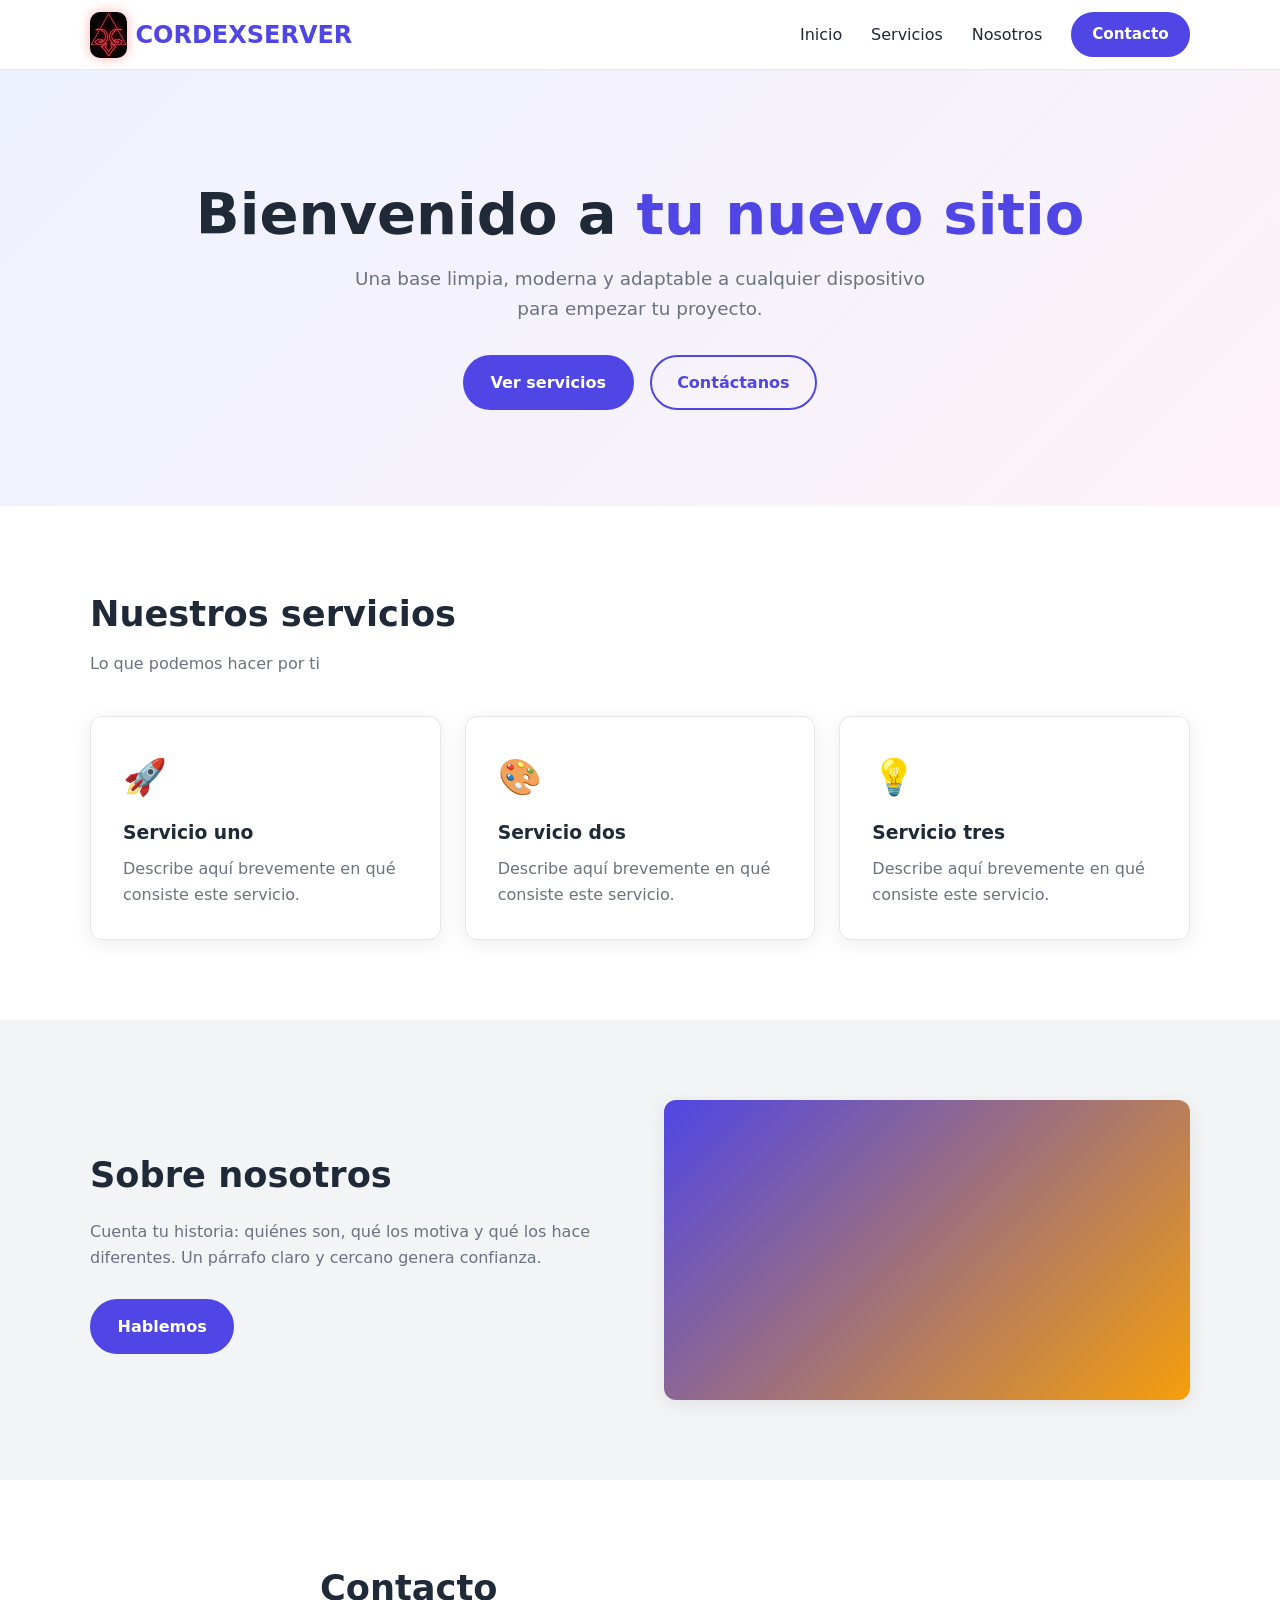
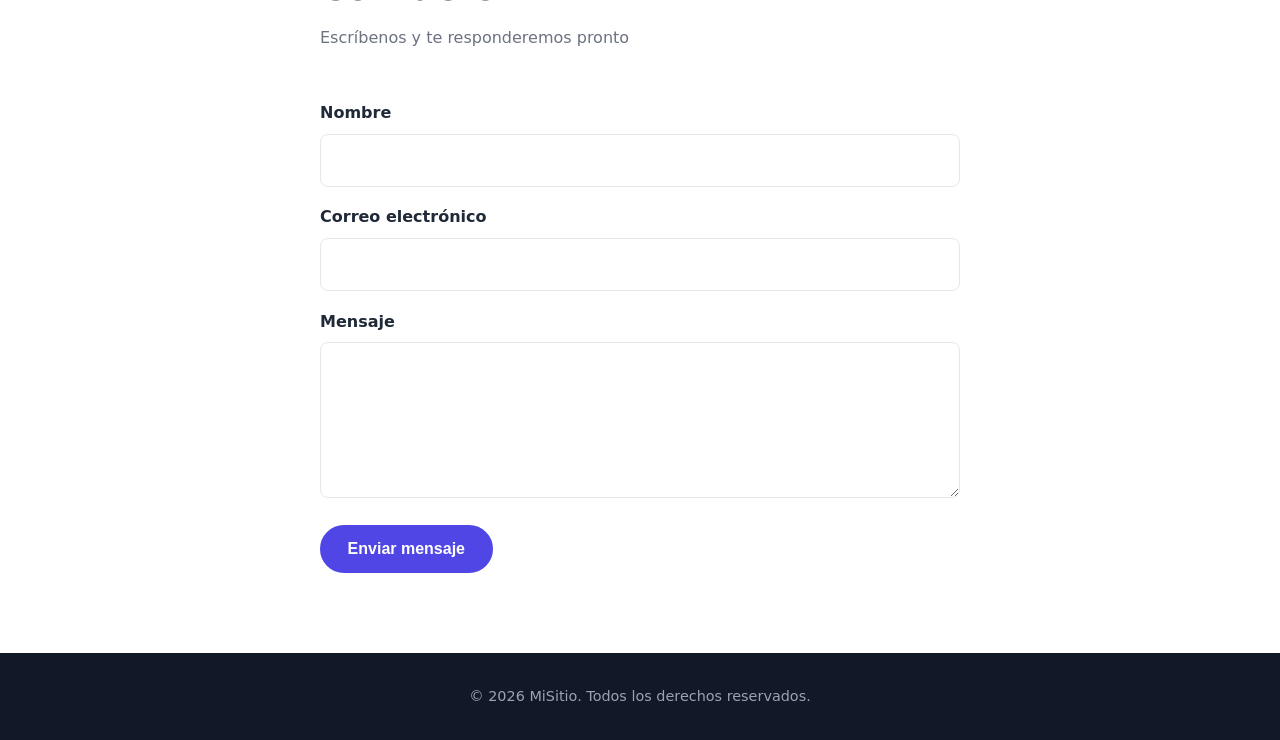
==== index.html @ a96b4e28 "Primera versión de la página" ====
<!DOCTYPE html>
<html lang="es">
<head>
  <meta charset="UTF-8">
  <meta name="viewport" content="width=device-width, initial-scale=1.0">
  <meta name="description" content="Descripción breve de tu página web">
  <title>Mi Página Web</title>
  <link rel="icon" href="img/I1.jpeg">
  <link rel="stylesheet" href="styles.css">
</head>
<body>

  <header class="header">
    <div class="container header__inner">
      <button class="logo logo--btn" id="sidebarToggle" aria-label="Abrir barra lateral" aria-expanded="false" aria-controls="sidebar">
        <img class="logo__img" src="img/I1.jpeg" alt="Logo" width="38" height="46">
        <span>CORDEXSERVER</span>
      </button>
      <button class="nav-toggle" aria-label="Abrir menú" aria-expanded="false">
        <span></span><span></span><span></span>
      </button>
      <nav class="nav" id="nav">
        <ul class="nav__list">
          <li><a href="#inicio">Inicio</a></li>
          <li><a href="#servicios">Servicios</a></li>
          <li><a href="#nosotros">Nosotros</a></li>
          <li><a href="#contacto" class="btn btn--small">Contacto</a></li>
        </ul>
      </nav>
    </div>
  </header>

  <!-- Barra lateral -->
  <div class="overlay" id="overlay"></div>
  <aside class="sidebar" id="sidebar" aria-hidden="true">
    <div class="sidebar__header">
      <span class="sidebar__brand">
        <img class="logo__img" src="img/I1.jpeg" alt="Logo" width="38" height="46">
        <span class="sidebar__title">CORDEXSERVER</span>
      </span>
      <button class="sidebar__close" id="sidebarClose" aria-label="Cerrar barra lateral">&times;</button>
    </div>
    <nav class="sidebar__nav">
      <a href="#inicio">🏠 Inicio</a>
      <a href="#servicios">🛠️ Servicios</a>
      <a href="#nosotros">👥 Nosotros</a>
      <a href="#contacto">✉️ Contacto</a>
    </nav>
    <div class="sidebar__footer">
      <p>¿Necesitas ayuda?</p>
      <a href="#contacto" class="btn btn--small">Escríbenos</a>
    </div>
  </aside>

  <main>
    <!-- Hero -->
    <section class="hero" id="inicio">
      <div class="container hero__content">
        <h1>Bienvenido a <span class="highlight">tu nuevo sitio</span></h1>
        <p>Una base limpia, moderna y adaptable a cualquier dispositivo para empezar tu proyecto.</p>
        <div class="hero__actions">
          <a href="#servicios" class="btn">Ver servicios</a>
          <a href="#contacto" class="btn btn--outline">Contáctanos</a>
        </div>
      </div>
    </section>

    <!-- Servicios -->
    <section class="section" id="servicios">
      <div class="container">
        <h2 class="section__title">Nuestros servicios</h2>
        <p class="section__subtitle">Lo que podemos hacer por ti</p>
        <div class="cards">
          <article class="card">
            <div class="card__icon">🚀</div>
            <h3>Servicio uno</h3>
            <p>Describe aquí brevemente en qué consiste este servicio.</p>
          </article>
          <article class="card">
            <div class="card__icon">🎨</div>
            <h3>Servicio dos</h3>
            <p>Describe aquí brevemente en qué consiste este servicio.</p>
          </article>
          <article class="card">
            <div class="card__icon">💡</div>
            <h3>Servicio tres</h3>
            <p>Describe aquí brevemente en qué consiste este servicio.</p>
          </article>
        </div>
      </div>
    </section>

    <!-- Nosotros -->
    <section class="section section--alt" id="nosotros">
      <div class="container about">
        <div class="about__text">
          <h2 class="section__title">Sobre nosotros</h2>
          <p>Cuenta tu historia: quiénes son, qué los motiva y qué los hace diferentes. Un párrafo claro y cercano genera confianza.</p>
          <a href="#contacto" class="btn">Hablemos</a>
        </div>
        <div class="about__image" aria-hidden="true"></div>
      </div>
    </section>

    <!-- Contacto -->
    <section class="section" id="contacto">
      <div class="container container--narrow">
        <h2 class="section__title">Contacto</h2>
        <p class="section__subtitle">Escríbenos y te responderemos pronto</p>
        <form class="form" action="#" method="post">
          <label for="nombre">Nombre</label>
          <input type="text" id="nombre" name="nombre" required>

          <label for="email">Correo electrónico</label>
          <input type="email" id="email" name="email" required>

          <label for="mensaje">Mensaje</label>
          <textarea id="mensaje" name="mensaje" rows="5" required></textarea>

          <button type="submit" class="btn">Enviar mensaje</button>
        </form>
      </div>
    </section>
  </main>

  <footer class="footer">
    <div class="container">
      <p>&copy; 2026 MiSitio. Todos los derechos reservados.</p>
    </div>
  </footer>

  <script>
    // Barra lateral
    const sidebar = document.getElementById('sidebar');
    const overlay = document.getElementById('overlay');
    const sidebarToggle = document.getElementById('sidebarToggle');
    const sidebarClose = document.getElementById('sidebarClose');

    function setSidebar(open) {
      sidebar.classList.toggle('sidebar--open', open);
      overlay.classList.toggle('overlay--show', open);
      sidebar.setAttribute('aria-hidden', !open);
      sidebarToggle.setAttribute('aria-expanded', open);
      document.body.classList.toggle('no-scroll', open);
    }

    sidebarToggle.addEventListener('click', () =>
      setSidebar(!sidebar.classList.contains('sidebar--open'))
    );
    sidebarClose.addEventListener('click', () => setSidebar(false));
    overlay.addEventListener('click', () => setSidebar(false));
    document.addEventListener('keydown', e => {
      if (e.key === 'Escape') setSidebar(false);
    });
    sidebar.querySelectorAll('a').forEach(a =>
      a.addEventListener('click', () => setSidebar(false))
    );

    // Menú móvil
    const toggle = document.querySelector('.nav-toggle');
    const nav = document.getElementById('nav');
    toggle.addEventListener('click', () => {
      const open = nav.classList.toggle('nav--open');
      toggle.setAttribute('aria-expanded', open);
    });
    nav.querySelectorAll('a').forEach(a =>
      a.addEventListener('click', () => {
        nav.classList.remove('nav--open');
        toggle.setAttribute('aria-expanded', false);
      })
    );
  </script>
</body>
</html>
---- styles.css ----
/* ===== Variables ===== */
:root {
  --color-primary: #4f46e5;
  --color-primary-dark: #3730a3;
  --color-accent: #f59e0b;
  --color-text: #1f2937;
  --color-muted: #6b7280;
  --color-bg: #ffffff;
  --color-bg-alt: #f3f4f6;
  --color-border: #e5e7eb;

  --font-main: system-ui, -apple-system, "Segoe UI", Roboto, sans-serif;
  --radius: 12px;
  --shadow: 0 4px 20px rgba(0, 0, 0, 0.08);
  --header-height: 70px;
}

/* ===== Reset ===== */
*, *::before, *::after {
  box-sizing: border-box;
  margin: 0;
  padding: 0;
}

html {
  scroll-behavior: smooth;
  scroll-padding-top: var(--header-height);
}

body {
  font-family: var(--font-main);
  color: var(--color-text);
  background: var(--color-bg);
  line-height: 1.6;
}

img { max-width: 100%; display: block; }
a { color: inherit; text-decoration: none; }
ul { list-style: none; }

/* ===== Utilidades ===== */
.container {
  width: min(1100px, 92%);
  margin-inline: auto;
}
.container--narrow { width: min(640px, 92%); }

.highlight { color: var(--color-primary); }

/* ===== Botones ===== */
.btn {
  display: inline-block;
  padding: 0.8rem 1.6rem;
  background: var(--color-primary);
  color: #fff;
  border: 2px solid var(--color-primary);
  border-radius: 999px;
  font-weight: 600;
  font-size: 1rem;
  cursor: pointer;
  transition: background 0.2s, transform 0.2s, color 0.2s;
}
.btn:hover {
  background: var(--color-primary-dark);
  border-color: var(--color-primary-dark);
  transform: translateY(-2px);
}
.btn--outline {
  background: transparent;
  color: var(--color-primary);
}
.btn--outline:hover { color: #fff; }
.btn--small { padding: 0.5rem 1.2rem; font-size: 0.95rem; }

/* ===== Header ===== */
.header {
  position: sticky;
  top: 0;
  z-index: 100;
  height: var(--header-height);
  background: rgba(255, 255, 255, 0.95);
  backdrop-filter: blur(8px);
  border-bottom: 1px solid var(--color-border);
}
.header__inner {
  display: flex;
  align-items: center;
  justify-content: space-between;
  height: 100%;
}
.logo {
  font-size: 1.5rem;
  font-weight: 800;
  color: var(--color-primary);
}
.logo--btn {
  display: inline-flex;
  align-items: center;
  gap: 0.5rem;
  background: none;
  border: none;
  cursor: pointer;
  font-family: inherit;
  transition: opacity 0.2s, transform 0.2s;
}
.logo__img {
  height: 46px;
  width: auto;
  border-radius: 10px;
  background: #000;
  box-shadow: 0 0 12px rgba(255, 30, 30, 0.35);
}
.logo--btn:hover { opacity: 0.85; transform: scale(1.03); }
.logo--btn:focus-visible {
  outline: 3px solid rgba(79, 70, 229, 0.35);
  outline-offset: 4px;
  border-radius: 8px;
}

.nav__list {
  display: flex;
  align-items: center;
  gap: 1.8rem;
}
.nav__list a:not(.btn) {
  font-weight: 500;
  transition: color 0.2s;
}
.nav__list a:not(.btn):hover { color: var(--color-primary); }

.nav-toggle {
  display: none;
  flex-direction: column;
  gap: 5px;
  background: none;
  border: none;
  cursor: pointer;
  padding: 6px;
}
.nav-toggle span {
  width: 26px;
  height: 3px;
  background: var(--color-text);
  border-radius: 2px;
}

/* ===== Hero ===== */
.hero {
  padding: 7rem 0 6rem;
  text-align: center;
  background: linear-gradient(135deg, #eef2ff 0%, #fdf2f8 100%);
}
.hero h1 {
  font-size: clamp(2rem, 5vw, 3.6rem);
  line-height: 1.15;
  margin-bottom: 1rem;
}
.hero p {
  max-width: 600px;
  margin: 0 auto 2rem;
  font-size: 1.15rem;
  color: var(--color-muted);
}
.hero__actions {
  display: flex;
  justify-content: center;
  gap: 1rem;
  flex-wrap: wrap;
}

/* ===== Secciones ===== */
.section { padding: 5rem 0; }
.section--alt { background: var(--color-bg-alt); }
.section__title {
  font-size: clamp(1.6rem, 3vw, 2.2rem);
  margin-bottom: 0.5rem;
}
.section__subtitle {
  color: var(--color-muted);
  margin-bottom: 2.5rem;
}

/* ===== Tarjetas ===== */
.cards {
  display: grid;
  grid-template-columns: repeat(auto-fit, minmax(240px, 1fr));
  gap: 1.5rem;
}
.card {
  padding: 2rem;
  background: #fff;
  border: 1px solid var(--color-border);
  border-radius: var(--radius);
  box-shadow: var(--shadow);
  transition: transform 0.25s;
}
.card:hover { transform: translateY(-6px); }
.card__icon { font-size: 2.2rem; margin-bottom: 0.8rem; }
.card h3 { margin-bottom: 0.5rem; }
.card p { color: var(--color-muted); }

/* ===== Nosotros ===== */
.about {
  display: grid;
  grid-template-columns: 1fr 1fr;
  gap: 3rem;
  align-items: center;
}
.about__text p { margin: 1rem 0 1.8rem; color: var(--color-muted); }
.about__image {
  min-height: 300px;
  border-radius: var(--radius);
  background: linear-gradient(135deg, var(--color-primary), var(--color-accent));
  box-shadow: var(--shadow);
}

/* ===== Formulario ===== */
.form {
  display: flex;
  flex-direction: column;
  gap: 0.5rem;
}
.form label { font-weight: 600; margin-top: 0.6rem; }
.form input,
.form textarea {
  padding: 0.8rem 1rem;
  border: 1px solid var(--color-border);
  border-radius: 8px;
  font: inherit;
  transition: border-color 0.2s, box-shadow 0.2s;
}
.form input:focus,
.form textarea:focus {
  outline: none;
  border-color: var(--color-primary);
  box-shadow: 0 0 0 3px rgba(79, 70, 229, 0.15);
}
.form .btn { margin-top: 1.2rem; align-self: flex-start; }

/* ===== Footer ===== */
.footer {
  padding: 2rem 0;
  text-align: center;
  background: #111827;
  color: #9ca3af;
  font-size: 0.9rem;
}

/* ===== Barra lateral ===== */
.no-scroll { overflow: hidden; }

.overlay {
  position: fixed;
  inset: 0;
  z-index: 200;
  background: rgba(17, 24, 39, 0.5);
  opacity: 0;
  visibility: hidden;
  transition: opacity 0.3s, visibility 0.3s;
}
.overlay--show { opacity: 1; visibility: visible; }

.sidebar {
  position: fixed;
  top: 0;
  left: 0;
  z-index: 300;
  display: flex;
  flex-direction: column;
  width: min(300px, 85%);
  height: 100%;
  background: #fff;
  box-shadow: 4px 0 24px rgba(0, 0, 0, 0.15);
  transform: translateX(-100%);
  visibility: hidden;
  transition: transform 0.3s ease, visibility 0.3s;
}
.sidebar--open {
  transform: translateX(0);
  visibility: visible;
}

.sidebar__header {
  display: flex;
  align-items: center;
  justify-content: space-between;
  padding: 1.2rem 1.5rem;
  border-bottom: 1px solid var(--color-border);
}
.sidebar__brand {
  display: inline-flex;
  align-items: center;
  gap: 0.7rem;
}
.sidebar__title {
  font-size: 1.4rem;
  font-weight: 800;
  color: var(--color-primary);
}
.sidebar__close {
  background: none;
  border: none;
  font-size: 2rem;
  line-height: 1;
  color: var(--color-muted);
  cursor: pointer;
  transition: color 0.2s;
}
.sidebar__close:hover { color: var(--color-text); }

.sidebar__nav {
  display: flex;
  flex-direction: column;
  padding: 1rem 0.8rem;
  gap: 0.2rem;
  flex: 1;
}
.sidebar__nav a {
  padding: 0.85rem 1rem;
  border-radius: 8px;
  font-weight: 500;
  transition: background 0.2s, color 0.2s;
}
.sidebar__nav a:hover {
  background: var(--color-bg-alt);
  color: var(--color-primary);
}

.sidebar__footer {
  padding: 1.5rem;
  border-top: 1px solid var(--color-border);
  text-align: center;
}
.sidebar__footer p {
  margin-bottom: 0.8rem;
  color: var(--color-muted);
}

/* ===== Responsive ===== */
@media (max-width: 768px) {
  .nav-toggle { display: flex; }

  .nav {
    position: absolute;
    top: var(--header-height);
    left: 0;
    right: 0;
    background: #fff;
    border-bottom: 1px solid var(--color-border);
    max-height: 0;
    overflow: hidden;
    transition: max-height 0.3s ease;
  }
  .nav--open { max-height: 400px; }
  .nav__list {
    flex-direction: column;
    align-items: flex-start;
    gap: 1.2rem;
    padding: 1.5rem 4%;
  }

  .hero { padding: 5rem 0 4rem; }
  .about { grid-template-columns: 1fr; }
  .about__image { min-height: 200px; order: -1; }
}
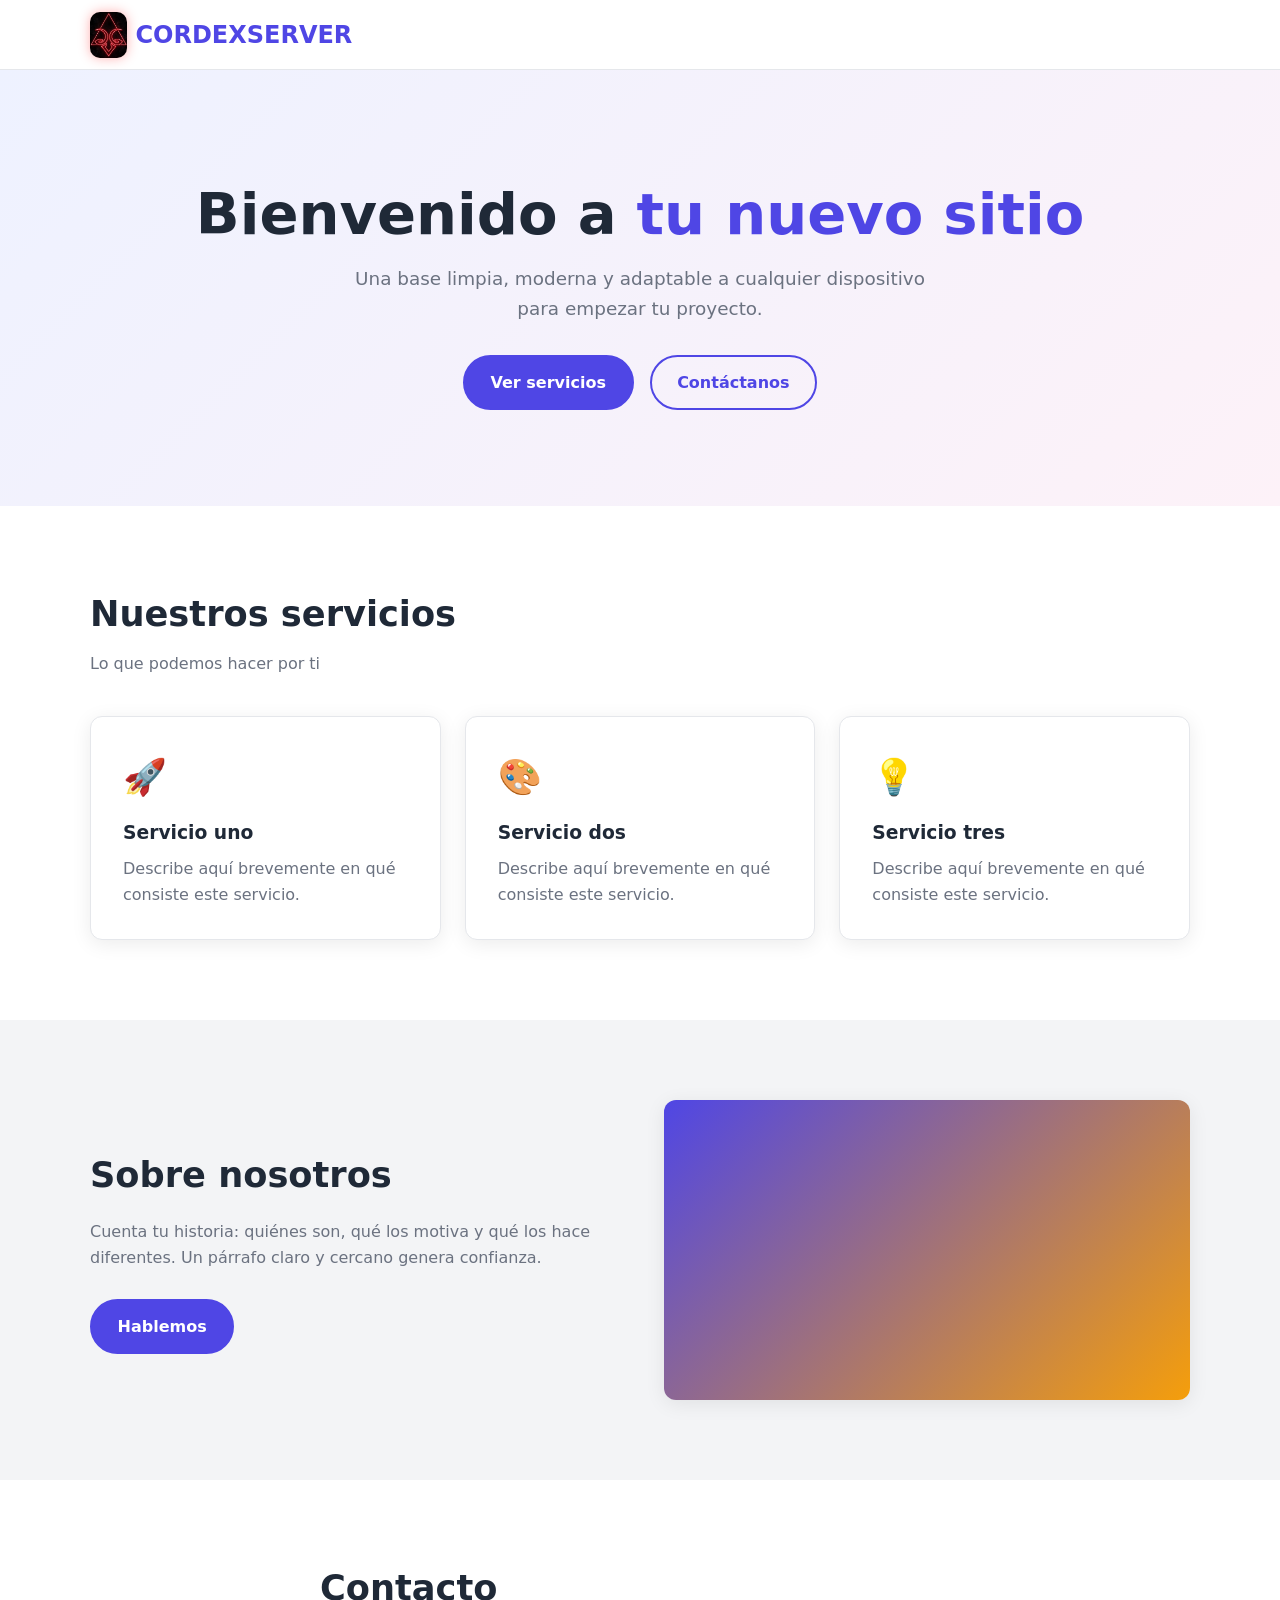
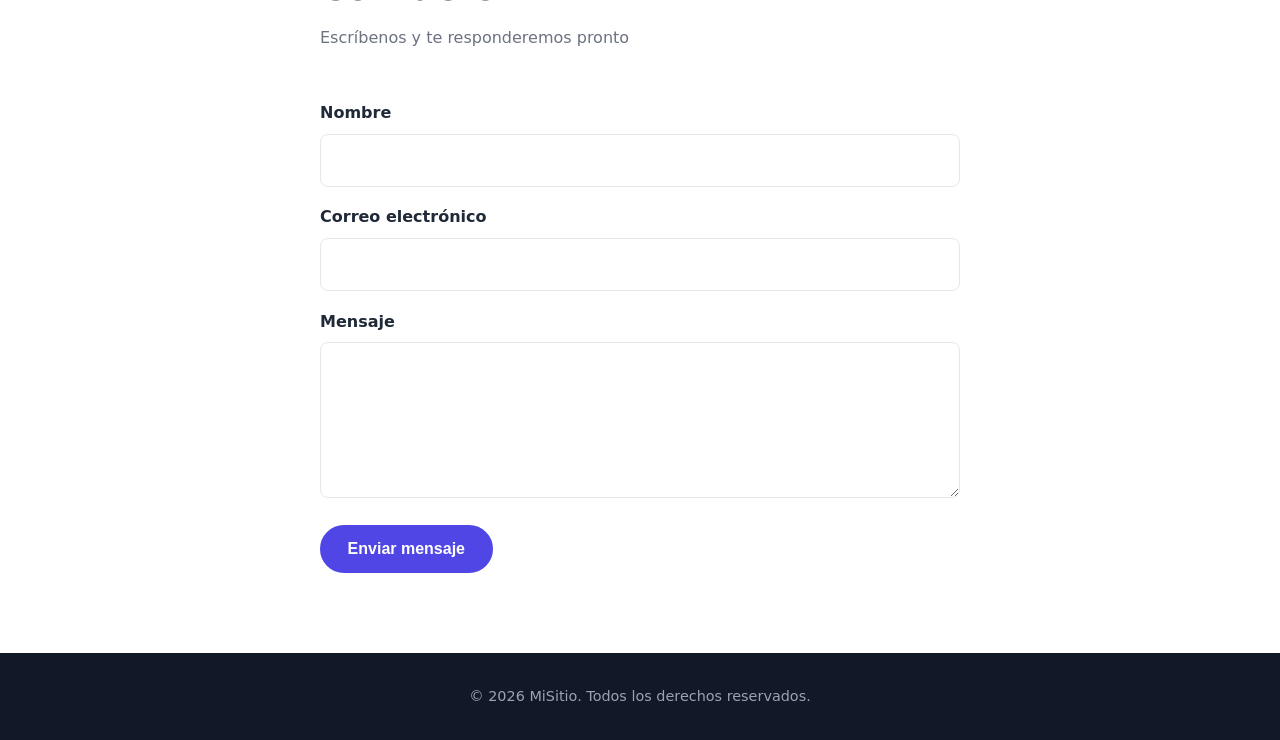
==== commit bfd31643: "Describe aquí qué cambiaste" ====
--- a/index.html
+++ b/index.html
@@ -6,7 +6,8 @@
   <meta name="description" content="Descripción breve de tu página web">
   <title>Mi Página Web</title>
   <link rel="icon" href="img/I1.jpeg">
-  <link rel="stylesheet" href="styles.css">
+  <!-- Enlace al archivo CSS en su carpeta -->
+  <link rel="stylesheet" href="css/styles.css">
 </head>
 <body>
 
@@ -19,14 +20,6 @@
       <button class="nav-toggle" aria-label="Abrir menú" aria-expanded="false">
         <span></span><span></span><span></span>
       </button>
-      <nav class="nav" id="nav">
-        <ul class="nav__list">
-          <li><a href="#inicio">Inicio</a></li>
-          <li><a href="#servicios">Servicios</a></li>
-          <li><a href="#nosotros">Nosotros</a></li>
-          <li><a href="#contacto" class="btn btn--small">Contacto</a></li>
-        </ul>
-      </nav>
     </div>
   </header>
 
@@ -41,11 +34,11 @@
       <button class="sidebar__close" id="sidebarClose" aria-label="Cerrar barra lateral">&times;</button>
     </div>
     <nav class="sidebar__nav">
-      <a href="#inicio">🏠 Inicio</a>
-      <a href="#servicios">🛠️ Servicios</a>
-      <a href="#nosotros">👥 Nosotros</a>
-      <a href="#contacto">✉️ Contacto</a>
-    </nav>
+  <a href="index.html">🏠 Inicio</a>
+  <a href="servicios.html">🛠️ Servicios</a>
+  <a href="index.html#nosotros">👥 Nosotros</a>
+  <a href="index.html#contacto">✉️ Contacto</a>
+</nav>
     <div class="sidebar__footer">
       <p>¿Necesitas ayuda?</p>
       <a href="#contacto" class="btn btn--small">Escríbenos</a>
@@ -129,46 +122,7 @@
     </div>
   </footer>
 
-  <script>
-    // Barra lateral
-    const sidebar = document.getElementById('sidebar');
-    const overlay = document.getElementById('overlay');
-    const sidebarToggle = document.getElementById('sidebarToggle');
-    const sidebarClose = document.getElementById('sidebarClose');
-
-    function setSidebar(open) {
-      sidebar.classList.toggle('sidebar--open', open);
-      overlay.classList.toggle('overlay--show', open);
-      sidebar.setAttribute('aria-hidden', !open);
-      sidebarToggle.setAttribute('aria-expanded', open);
-      document.body.classList.toggle('no-scroll', open);
-    }
-
-    sidebarToggle.addEventListener('click', () =>
-      setSidebar(!sidebar.classList.contains('sidebar--open'))
-    );
-    sidebarClose.addEventListener('click', () => setSidebar(false));
-    overlay.addEventListener('click', () => setSidebar(false));
-    document.addEventListener('keydown', e => {
-      if (e.key === 'Escape') setSidebar(false);
-    });
-    sidebar.querySelectorAll('a').forEach(a =>
-      a.addEventListener('click', () => setSidebar(false))
-    );
-
-    // Menú móvil
-    const toggle = document.querySelector('.nav-toggle');
-    const nav = document.getElementById('nav');
-    toggle.addEventListener('click', () => {
-      const open = nav.classList.toggle('nav--open');
-      toggle.setAttribute('aria-expanded', open);
-    });
-    nav.querySelectorAll('a').forEach(a =>
-      a.addEventListener('click', () => {
-        nav.classList.remove('nav--open');
-        toggle.setAttribute('aria-expanded', false);
-      })
-    );
-  </script>
+  <!-- Enlace al archivo JS externo -->
+  <script src="js/script.js"></script>
 </body>
 </html>
--- a/css/styles.css
+++ b/css/styles.css
@@ -0,0 +1,365 @@
+/* ===== Variables ===== */
+:root {
+  --color-primary: #4f46e5;
+  --color-primary-dark: #3730a3;
+  --color-accent: #f59e0b;
+  --color-text: #1f2937;
+  --color-muted: #6b7280;
+  --color-bg: #ffffff;
+  --color-bg-alt: #f3f4f6;
+  --color-border: #e5e7eb;
+
+  --font-main: system-ui, -apple-system, "Segoe UI", Roboto, sans-serif;
+  --radius: 12px;
+  --shadow: 0 4px 20px rgba(0, 0, 0, 0.08);
+  --header-height: 70px;
+}
+
+/* ===== Reset ===== */
+*, *::before, *::after {
+  box-sizing: border-box;
+  margin: 0;
+  padding: 0;
+}
+
+html {
+  scroll-behavior: smooth;
+  scroll-padding-top: var(--header-height);
+}
+
+body {
+  font-family: var(--font-main);
+  color: var(--color-text);
+  background: var(--color-bg);
+  line-height: 1.6;
+}
+
+img { max-width: 100%; display: block; }
+a { color: inherit; text-decoration: none; }
+ul { list-style: none; }
+
+/* ===== Utilidades ===== */
+.container {
+  width: min(1100px, 92%);
+  margin-inline: auto;
+}
+.container--narrow { width: min(640px, 92%); }
+
+.highlight { color: var(--color-primary); }
+
+/* ===== Botones ===== */
+.btn {
+  display: inline-block;
+  padding: 0.8rem 1.6rem;
+  background: var(--color-primary);
+  color: #fff;
+  border: 2px solid var(--color-primary);
+  border-radius: 999px;
+  font-weight: 600;
+  font-size: 1rem;
+  cursor: pointer;
+  transition: background 0.2s, transform 0.2s, color 0.2s;
+}
+.btn:hover {
+  background: var(--color-primary-dark);
+  border-color: var(--color-primary-dark);
+  transform: translateY(-2px);
+}
+.btn--outline {
+  background: transparent;
+  color: var(--color-primary);
+}
+.btn--outline:hover { color: #fff; }
+.btn--small { padding: 0.5rem 1.2rem; font-size: 0.95rem; }
+
+/* ===== Header ===== */
+.header {
+  position: sticky;
+  top: 0;
+  z-index: 100;
+  height: var(--header-height);
+  background: rgba(255, 255, 255, 0.95);
+  backdrop-filter: blur(8px);
+  border-bottom: 1px solid var(--color-border);
+}
+.header__inner {
+  display: flex;
+  align-items: center;
+  justify-content: space-between;
+  height: 100%;
+}
+.logo {
+  font-size: 1.5rem;
+  font-weight: 800;
+  color: var(--color-primary);
+}
+.logo--btn {
+  display: inline-flex;
+  align-items: center;
+  gap: 0.5rem;
+  background: none;
+  border: none;
+  cursor: pointer;
+  font-family: inherit;
+  transition: opacity 0.2s, transform 0.2s;
+}
+.logo__img {
+  height: 46px;
+  width: auto;
+  border-radius: 10px;
+  background: #000;
+  box-shadow: 0 0 12px rgba(255, 30, 30, 0.35);
+}
+.logo--btn:hover { opacity: 0.85; transform: scale(1.03); }
+.logo--btn:focus-visible {
+  outline: 3px solid rgba(79, 70, 229, 0.35);
+  outline-offset: 4px;
+  border-radius: 8px;
+}
+
+.nav__list {
+  display: flex;
+  align-items: center;
+  gap: 1.8rem;
+}
+.nav__list a:not(.btn) {
+  font-weight: 500;
+  transition: color 0.2s;
+}
+.nav__list a:not(.btn):hover { color: var(--color-primary); }
+
+.nav-toggle {
+  display: none;
+  flex-direction: column;
+  gap: 5px;
+  background: none;
+  border: none;
+  cursor: pointer;
+  padding: 6px;
+}
+.nav-toggle span {
+  width: 26px;
+  height: 3px;
+  background: var(--color-text);
+  border-radius: 2px;
+}
+
+/* ===== Hero ===== */
+.hero {
+  padding: 7rem 0 6rem;
+  text-align: center;
+  background: linear-gradient(135deg, #eef2ff 0%, #fdf2f8 100%);
+}
+.hero h1 {
+  font-size: clamp(2rem, 5vw, 3.6rem);
+  line-height: 1.15;
+  margin-bottom: 1rem;
+}
+.hero p {
+  max-width: 600px;
+  margin: 0 auto 2rem;
+  font-size: 1.15rem;
+  color: var(--color-muted);
+}
+.hero__actions {
+  display: flex;
+  justify-content: center;
+  gap: 1rem;
+  flex-wrap: wrap;
+}
+
+/* ===== Secciones ===== */
+.section { padding: 5rem 0; }
+.section--alt { background: var(--color-bg-alt); }
+.section__title {
+  font-size: clamp(1.6rem, 3vw, 2.2rem);
+  margin-bottom: 0.5rem;
+}
+.section__subtitle {
+  color: var(--color-muted);
+  margin-bottom: 2.5rem;
+}
+
+/* ===== Tarjetas ===== */
+.cards {
+  display: grid;
+  grid-template-columns: repeat(auto-fit, minmax(240px, 1fr));
+  gap: 1.5rem;
+}
+.card {
+  padding: 2rem;
+  background: #fff;
+  border: 1px solid var(--color-border);
+  border-radius: var(--radius);
+  box-shadow: var(--shadow);
+  transition: transform 0.25s;
+}
+.card:hover { transform: translateY(-6px); }
+.card__icon { font-size: 2.2rem; margin-bottom: 0.8rem; }
+.card h3 { margin-bottom: 0.5rem; }
+.card p { color: var(--color-muted); }
+
+/* ===== Nosotros ===== */
+.about {
+  display: grid;
+  grid-template-columns: 1fr 1fr;
+  gap: 3rem;
+  align-items: center;
+}
+.about__text p { margin: 1rem 0 1.8rem; color: var(--color-muted); }
+.about__image {
+  min-height: 300px;
+  border-radius: var(--radius);
+  background: linear-gradient(135deg, var(--color-primary), var(--color-accent));
+  box-shadow: var(--shadow);
+}
+
+/* ===== Formulario ===== */
+.form {
+  display: flex;
+  flex-direction: column;
+  gap: 0.5rem;
+}
+.form label { font-weight: 600; margin-top: 0.6rem; }
+.form input,
+.form textarea {
+  padding: 0.8rem 1rem;
+  border: 1px solid var(--color-border);
+  border-radius: 8px;
+  font: inherit;
+  transition: border-color 0.2s, box-shadow 0.2s;
+}
+.form input:focus,
+.form textarea:focus {
+  outline: none;
+  border-color: var(--color-primary);
+  box-shadow: 0 0 0 3px rgba(79, 70, 229, 0.15);
+}
+.form .btn { margin-top: 1.2rem; align-self: flex-start; }
+
+/* ===== Footer ===== */
+.footer {
+  padding: 2rem 0;
+  text-align: center;
+  background: #111827;
+  color: #9ca3af;
+  font-size: 0.9rem;
+}
+
+/* ===== Barra lateral ===== */
+.no-scroll { overflow: hidden; }
+
+.overlay {
+  position: fixed;
+  inset: 0;
+  z-index: 200;
+  background: rgba(17, 24, 39, 0.5);
+  opacity: 0;
+  visibility: hidden;
+  transition: opacity 0.3s, visibility 0.3s;
+}
+.overlay--show { opacity: 1; visibility: visible; }
+
+.sidebar {
+  position: fixed;
+  top: 0;
+  left: 0;
+  z-index: 300;
+  display: flex;
+  flex-direction: column;
+  width: min(300px, 85%);
+  height: 100%;
+  background: #fff;
+  box-shadow: 4px 0 24px rgba(0, 0, 0, 0.15);
+  transform: translateX(-100%);
+  visibility: hidden;
+  transition: transform 0.3s ease, visibility 0.3s;
+}
+.sidebar--open {
+  transform: translateX(0);
+  visibility: visible;
+}
+
+.sidebar__header {
+  display: flex;
+  align-items: center;
+  justify-content: space-between;
+  padding: 1.2rem 1.5rem;
+  border-bottom: 1px solid var(--color-border);
+}
+.sidebar__brand {
+  display: inline-flex;
+  align-items: center;
+  gap: 0.7rem;
+}
+.sidebar__title {
+  font-size: 1.4rem;
+  font-weight: 800;
+  color: var(--color-primary);
+}
+.sidebar__close {
+  background: none;
+  border: none;
+  font-size: 2rem;
+  line-height: 1;
+  color: var(--color-muted);
+  cursor: pointer;
+  transition: color 0.2s;
+}
+.sidebar__close:hover { color: var(--color-text); }
+
+.sidebar__nav {
+  display: flex;
+  flex-direction: column;
+  padding: 1rem 0.8rem;
+  gap: 0.2rem;
+  flex: 1;
+}
+.sidebar__nav a {
+  padding: 0.85rem 1rem;
+  border-radius: 8px;
+  font-weight: 500;
+  transition: background 0.2s, color 0.2s;
+}
+.sidebar__nav a:hover {
+  background: var(--color-bg-alt);
+  color: var(--color-primary);
+}
+
+.sidebar__footer {
+  padding: 1.5rem;
+  border-top: 1px solid var(--color-border);
+  text-align: center;
+}
+.sidebar__footer p {
+  margin-bottom: 0.8rem;
+  color: var(--color-muted);
+}
+
+/* ===== Responsive ===== */
+@media (max-width: 768px) {
+  .nav-toggle { display: flex; }
+
+  .nav {
+    position: absolute;
+    top: var(--header-height);
+    left: 0;
+    right: 0;
+    background: #fff;
+    border-bottom: 1px solid var(--color-border);
+    max-height: 0;
+    overflow: hidden;
+    transition: max-height 0.3s ease;
+  }
+  .nav--open { max-height: 400px; }
+  .nav__list {
+    flex-direction: column;
+    align-items: flex-start;
+    gap: 1.2rem;
+    padding: 1.5rem 4%;
+  }
+
+  .hero { padding: 5rem 0 4rem; }
+  .about { grid-template-columns: 1fr; }
+  .about__image { min-height: 200px; order: -1; }
+}
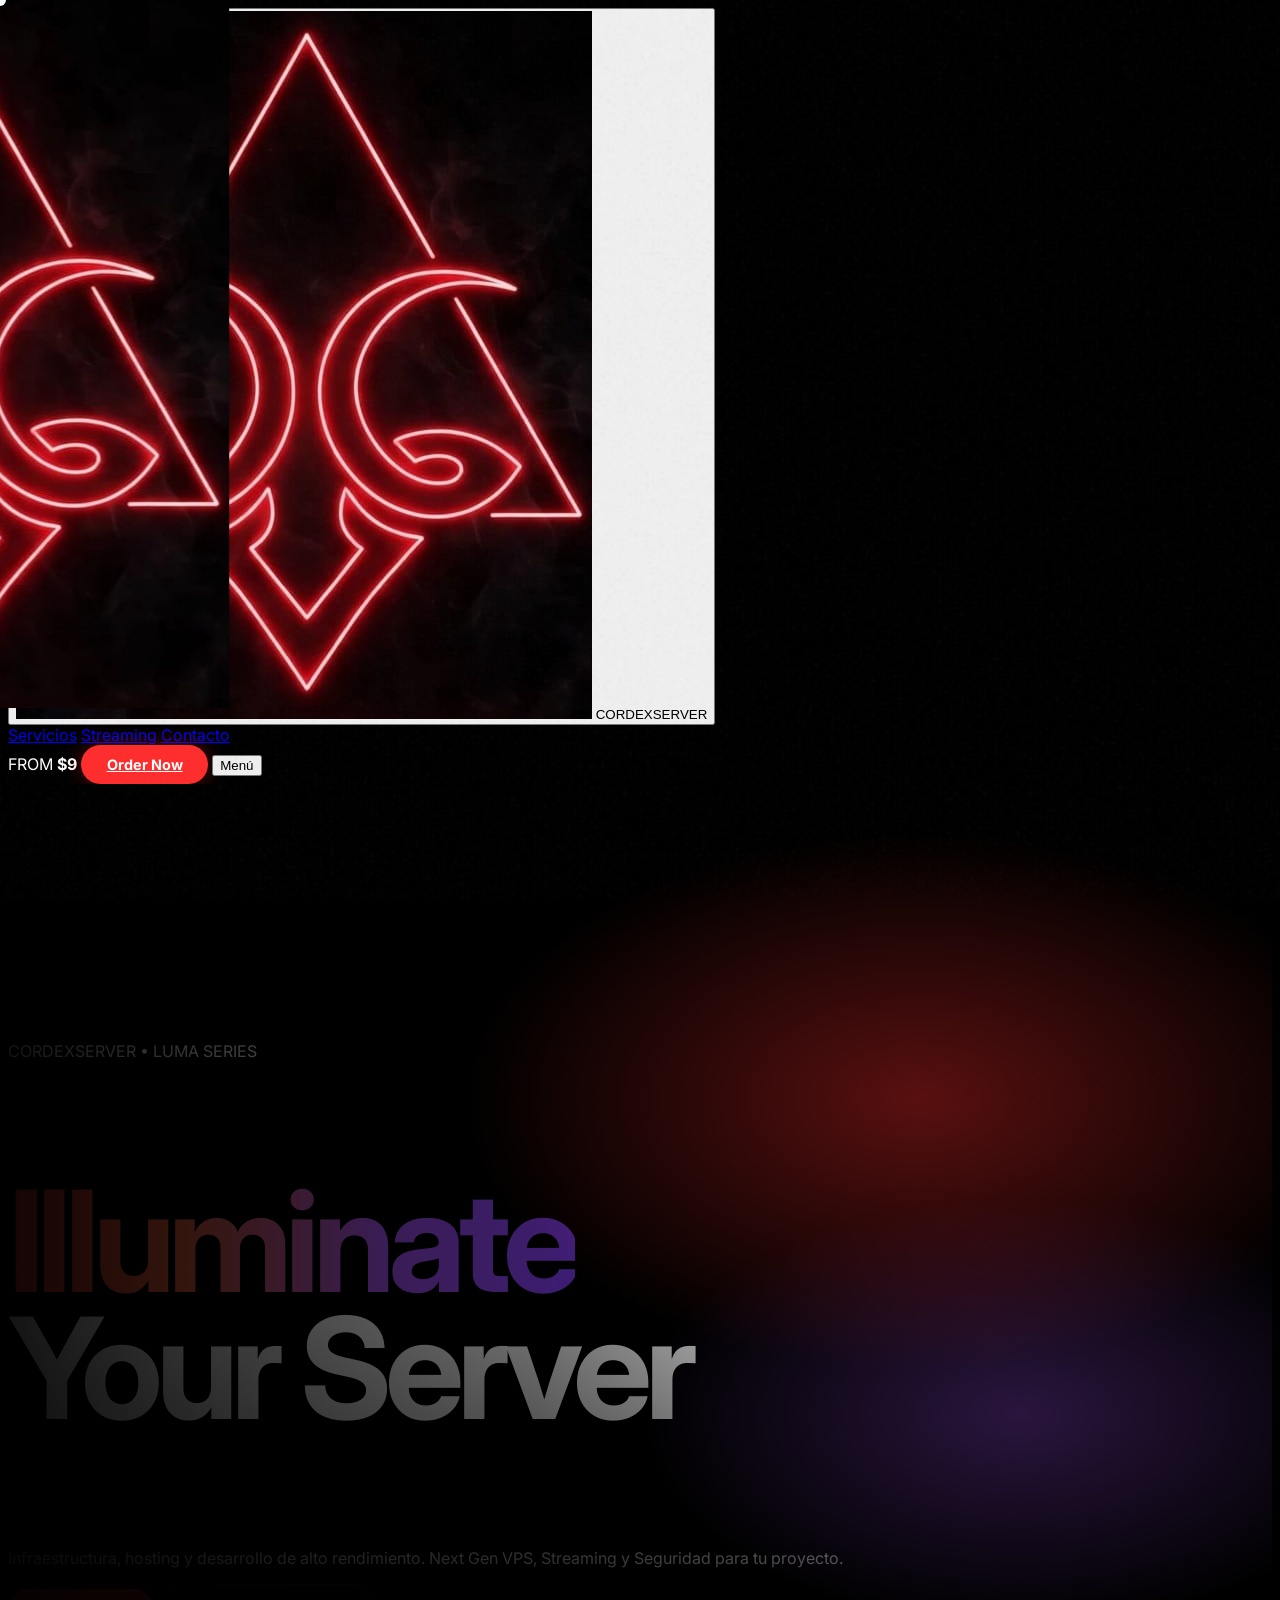
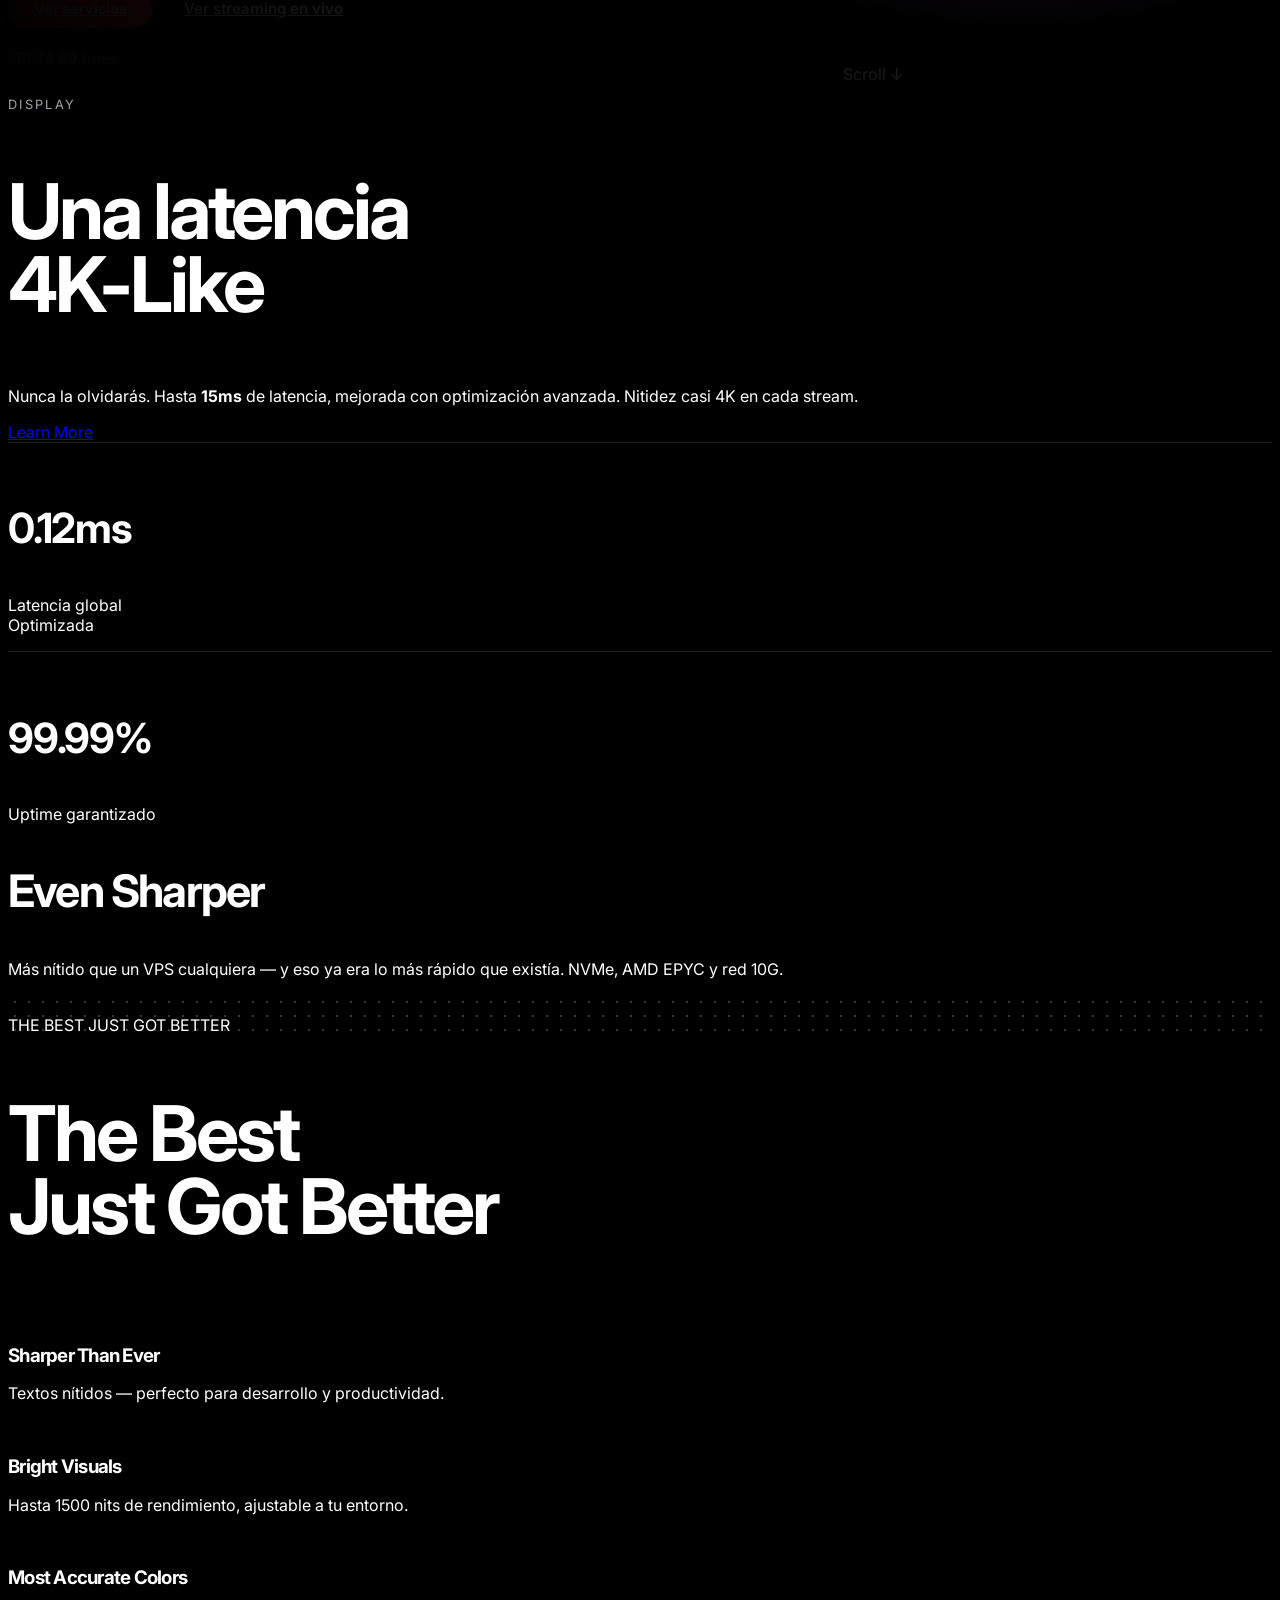
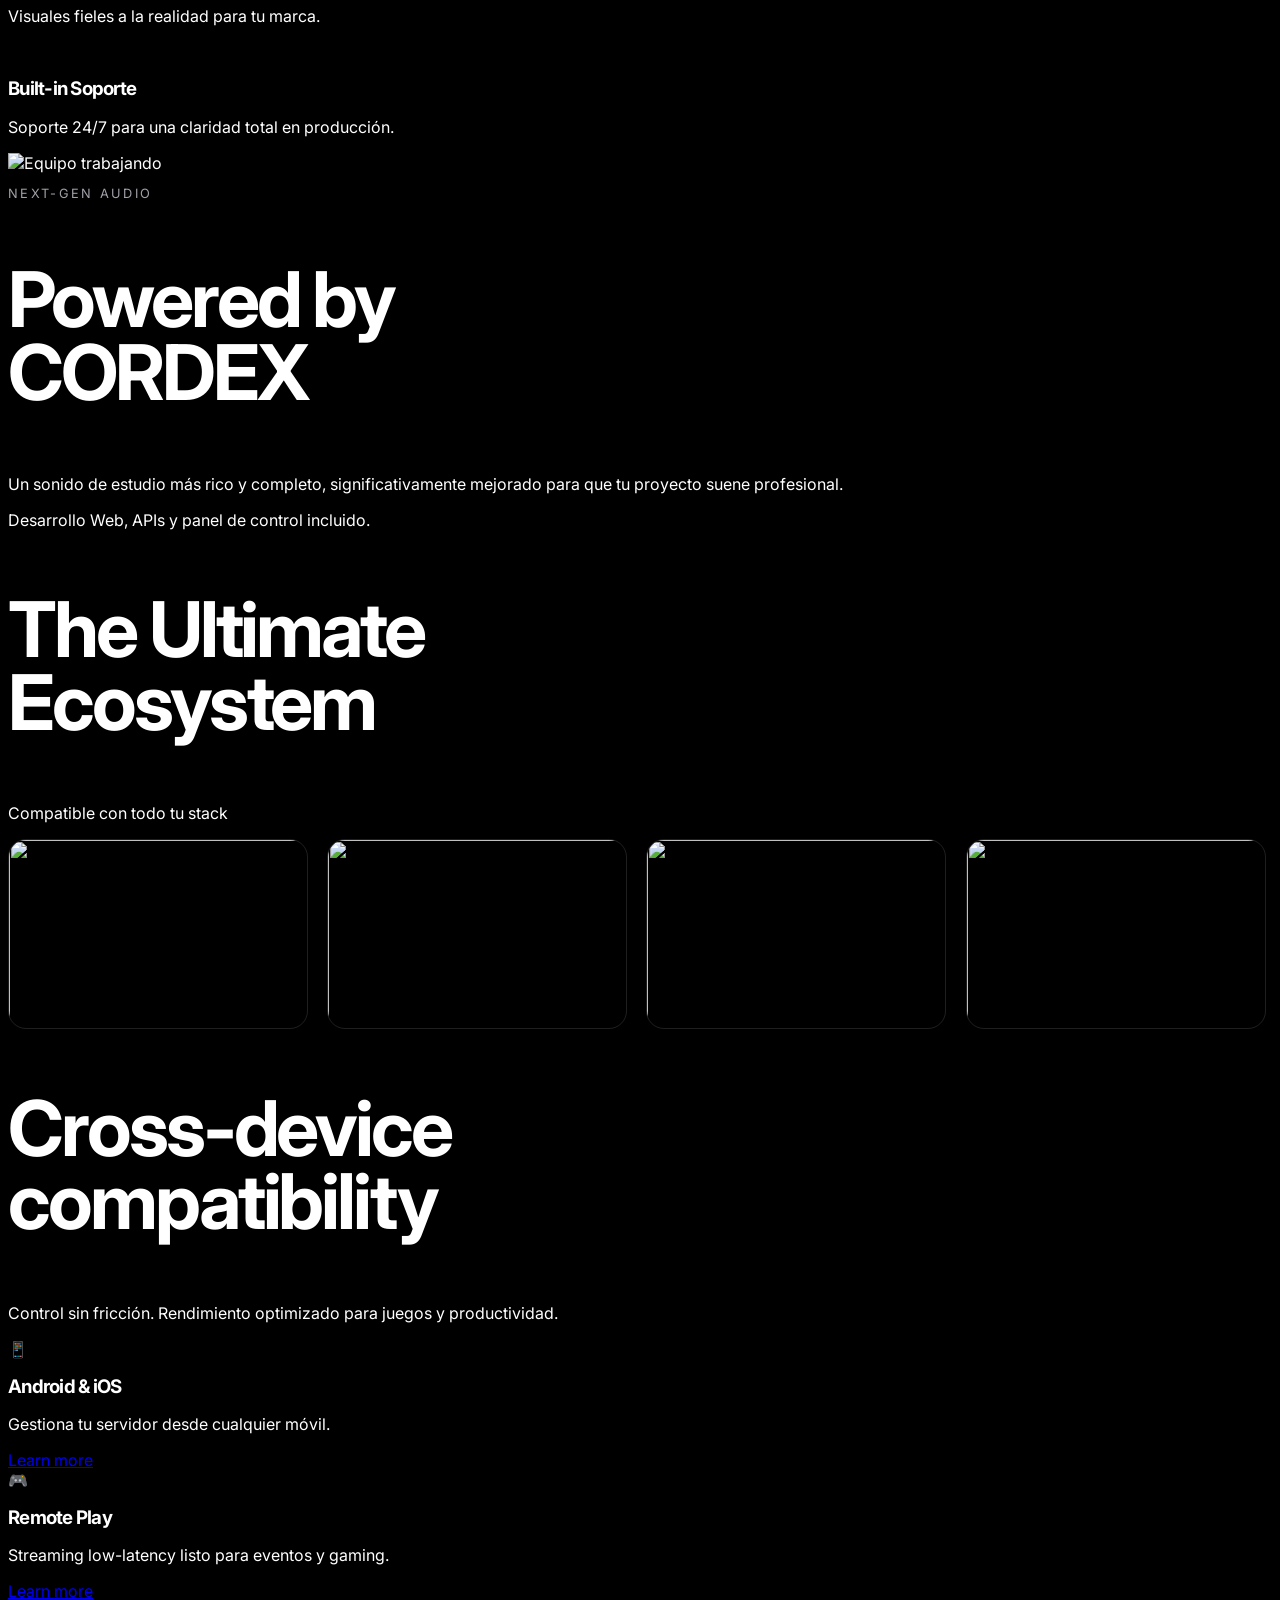
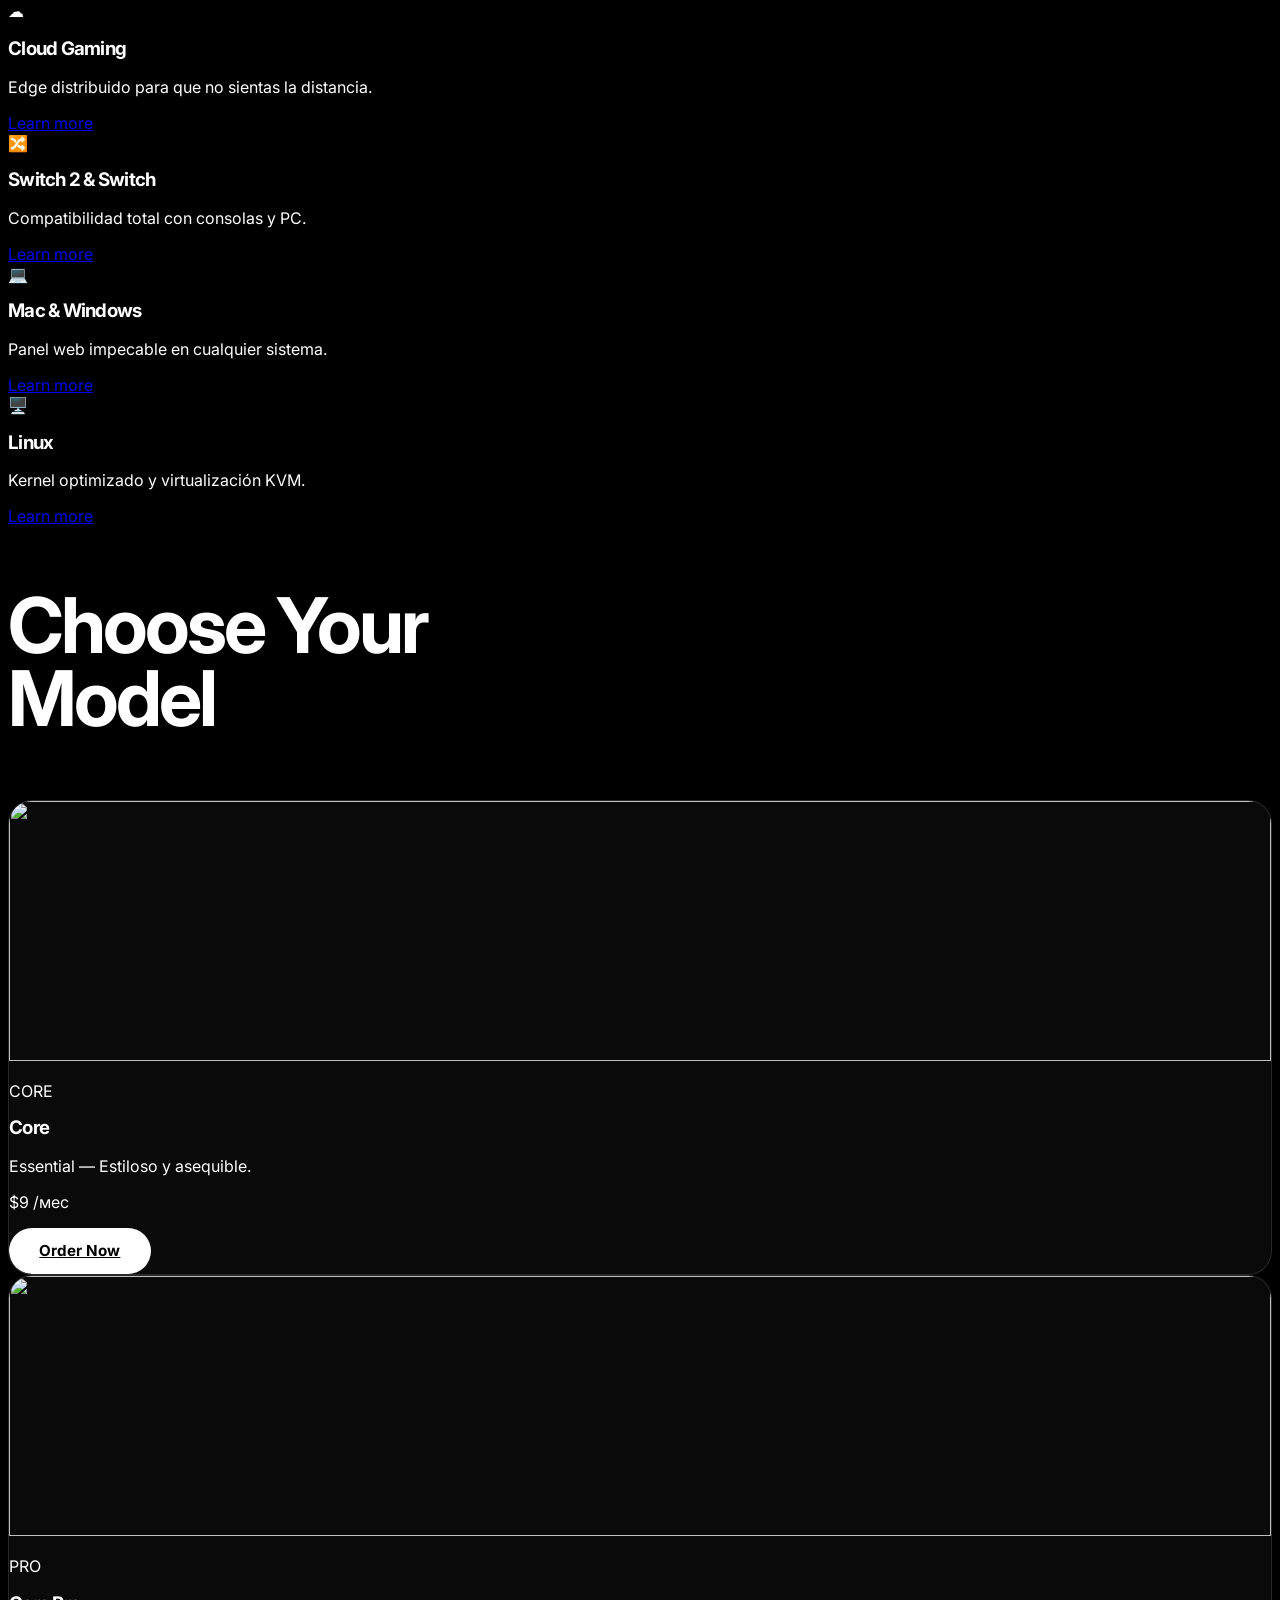
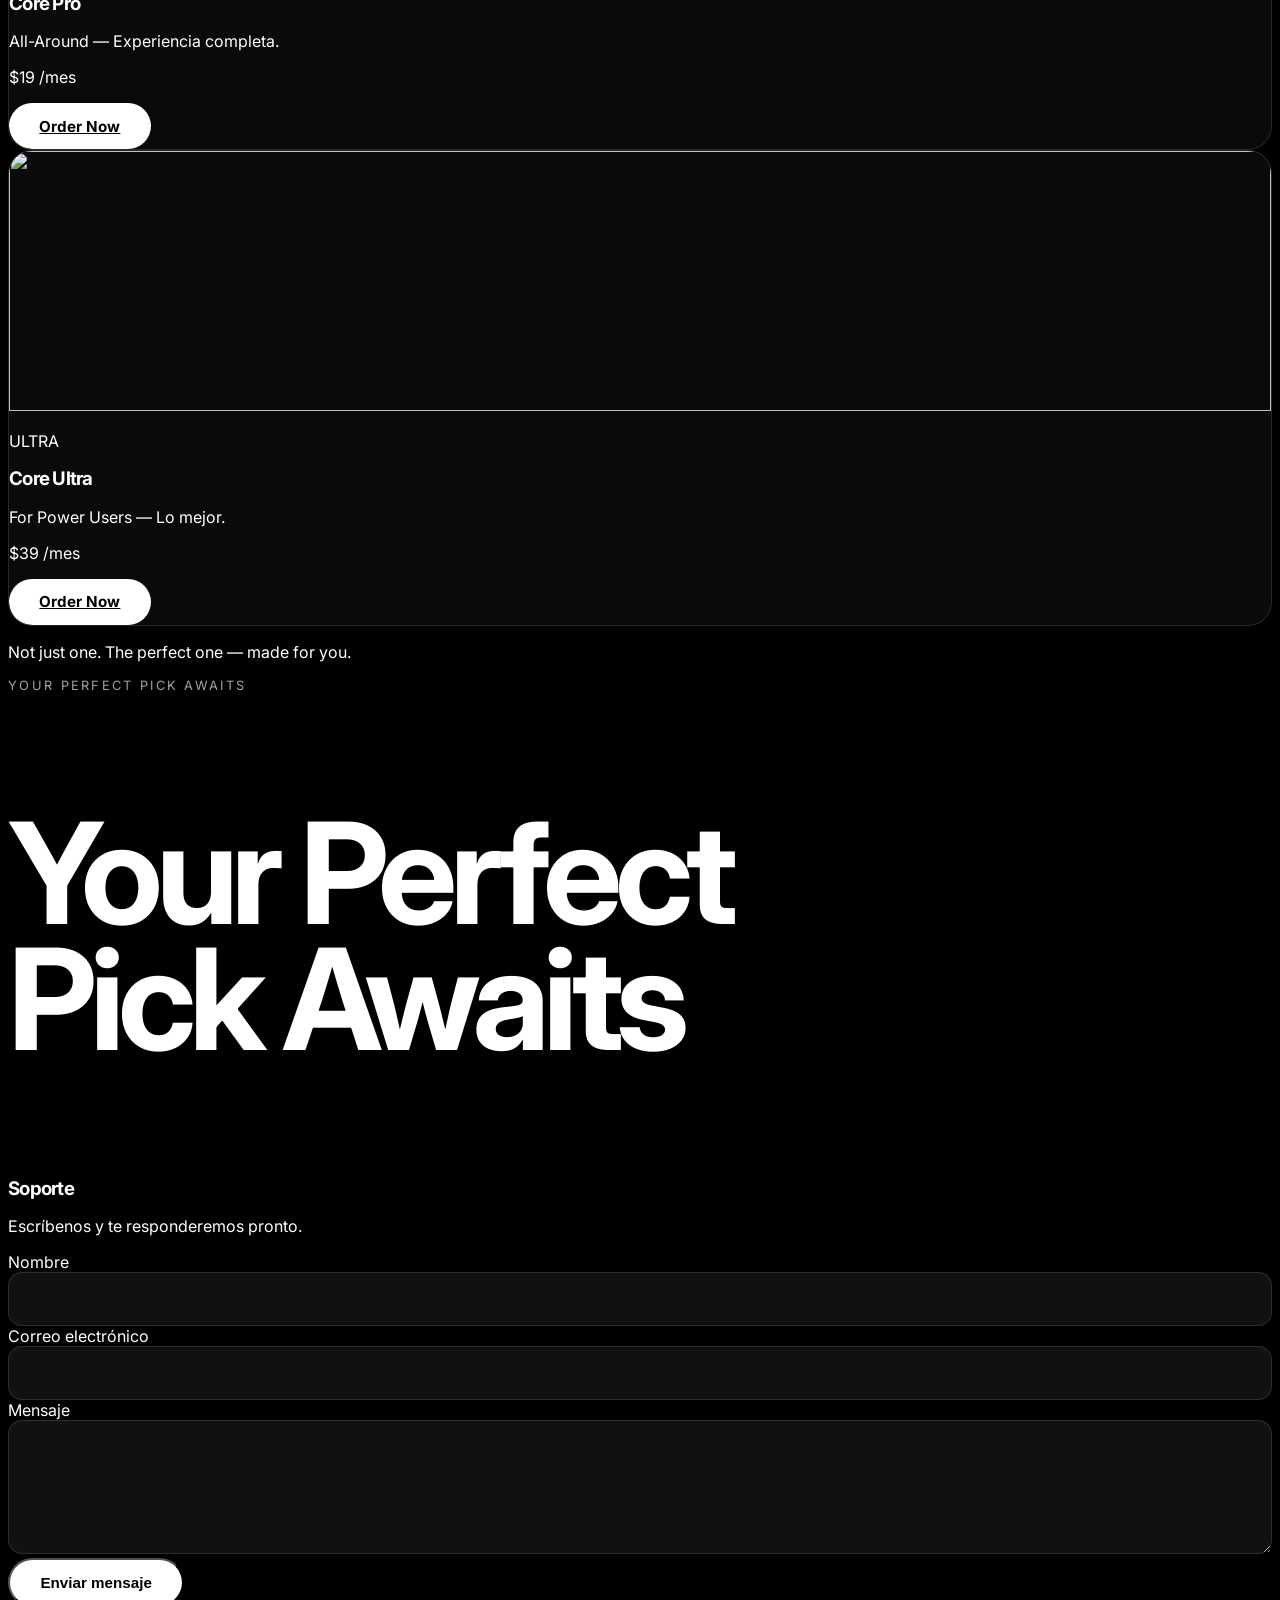
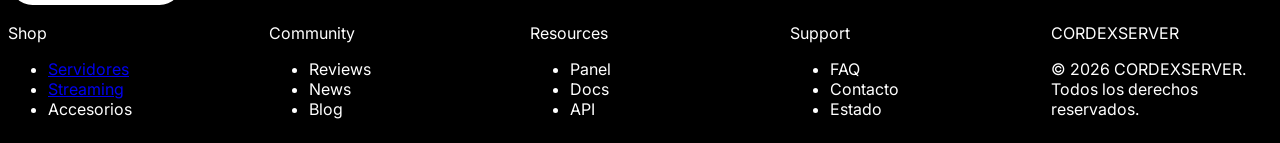
==== commit 6401391c: "movimientos y mas" ====
--- a/index.html
+++ b/index.html
@@ -1,128 +1,305 @@
 <!DOCTYPE html>
 <html lang="es">
 <head>
-  <meta charset="UTF-8">
-  <meta name="viewport" content="width=device-width, initial-scale=1.0">
-  <meta name="description" content="Descripción breve de tu página web">
-  <title>Mi Página Web</title>
-  <link rel="icon" href="img/I1.jpeg">
-  <!-- Enlace al archivo CSS en su carpeta -->
-  <link rel="stylesheet" href="css/styles.css">
+<meta charset="UTF-8">
+<meta name="viewport" content="width=device-width, initial-scale=1.0">
+<meta name="description" content="CORDEXSERVER - Illuminate Your Server. VPS, Streaming y Desarrollo de alto rendimiento.">
+<title>CORDEXSERVER | Illuminate Your Server</title>
+<link rel="icon" href="img/I1.jpeg">
+<script src="https://cdn.tailwindcss.com"></script>
+<link rel="preconnect" href="https://fonts.googleapis.com"><link rel="preconnect" href="https://fonts.gstatic.com" crossorigin>
+<link href="https://fonts.googleapis.com/css2?family=Inter:wght@300;400;500;600;700;800&display=swap" rel="stylesheet">
+<script src="https://cdnjs.cloudflare.com/ajax/libs/gsap/3.12.2/gsap.min.js"></script>
+<script src="https://cdnjs.cloudflare.com/ajax/libs/gsap/3.12.2/ScrollTrigger.min.js"></script>
+<style>
+:root{--bg:#000;--muted:#a1a1aa;--line:rgba(255,255,255,.12)}
+*{box-sizing:border-box}
+html{scroll-behavior:smooth;background:var(--bg)}
+body{background:var(--bg);color:#fff;font-family:Inter,system-ui,sans-serif;overflow-x:hidden;-webkit-font-smoothing:antialiased}
+h1,h2,h3{font-family:Inter,sans-serif;letter-spacing:-.04em;line-height:.95}
+::selection{background:#fff;color:#000}
+::-webkit-scrollbar{width:0;height:0}
+.dots-grid{background-image:radial-gradient(rgba(255,255,255,.22) 1px,transparent 1px);background-size:14px 14px}
+.eyebrow{font-size:.8rem;letter-spacing:.18em;text-transform:uppercase;color:var(--muted)}
+.viture-hero-title{font-size:clamp(3.5rem,11vw,9rem);font-weight:700;line-height:.9;letter-spacing:-.05em}
+.viture-h2{font-size:clamp(2.8rem,6vw,5.2rem);font-weight:700;line-height:.95}
+.viture-h3{font-size:clamp(1.8rem,3.5vw,3rem);font-weight:700;line-height:1}
+.pill{display:inline-flex;align-items:center;gap:.5rem;background:#fff;color:#000;border-radius:999px;padding:.85rem 1.9rem;font-weight:700;font-size:.95rem;transition:transform .2s}
+.pill:hover{transform:scale(1.04)}
+.pill-red{display:inline-flex;align-items:center;gap:.5rem;background:#ff2e2e;color:#fff;border-radius:999px;padding:.7rem 1.6rem;font-weight:700;font-size:.9rem;transition:transform .2s, background .2s;box-shadow:0 0 20px rgba(255,46,46,.35)}
+.pill-red:hover{transform:scale(1.05);background:#ff4040}
+.illuminate-gradient{background:linear-gradient(90deg,#ff3b30 0%,#ff6a3d 30%,#a855f7 65%,#7c3aed 100%);-webkit-background-clip:text;background-clip:text;color:transparent}
+.viture-hero{position:relative;min-height:100vh;display:flex;align-items:flex-end;overflow:hidden;background:#000}
+.viture-hero-bg{position:absolute;inset:0;width:100%;height:100%;object-fit:cover;object-position:center}
+.hero-media{position:absolute;inset:0;overflow:hidden}
+.viture-hero-overlay{position:absolute;inset:0;background:linear-gradient(90deg,rgba(0,0,0,.92) 0%,rgba(0,0,0,.55) 42%,rgba(0,0,0,.15) 70%,rgba(0,0,0,.05) 100%),linear-gradient(0deg,rgba(0,0,0,.9) 0%,transparent 40%)}
+.viture-hero-glow{position:absolute;inset:0;background:radial-gradient(60% 50% at 72% 35%,rgba(255,45,45,.35),transparent 60%),radial-gradient(50% 40% at 80% 70%,rgba(168,85,247,.25),transparent 60%);mix-blend-mode:screen;pointer-events:none}
+.pill-ghost{display:inline-flex;align-items:center;gap:.5rem;border:1px solid var(--line);color:#fff;border-radius:999px;padding:.85rem 1.7rem;font-weight:600;font-size:.95rem;transition:background .2s}
+.pill-ghost:hover{background:rgba(255,255,255,.08)}
+.spec{border-top:1px solid var(--line);padding-top:1.2rem}
+.spec-num{font-size:2.6rem;font-weight:700;letter-spacing:-.03em}
+.marquee-wrap{overflow:hidden;white-space:nowrap}
+.marquee{display:flex;gap:1.2rem;width:max-content;animation:marquee 22s linear infinite}
+@keyframes marquee{to{transform:translateX(-50%)}}
+.marquee-img{width:300px;height:190px;object-fit:cover;border-radius:18px;border:1px solid var(--line)}
+.plan-card{border:1px solid var(--line);border-radius:24px;overflow:hidden;background:#0a0a0a;transition:transform .25s,border-color .25s}
+.plan-card:hover{transform:translateY(-4px);border-color:rgba(255,255,255,.35)}
+.plan-img{height:260px;width:100%;object-fit:cover}
+.stat-num{font-size:clamp(3.5rem,8vw,6.5rem);font-weight:700;letter-spacing:-.04em;line-height:1}
+.text-balance{text-wrap:balance}
+.noise{position:fixed;inset:0;pointer-events:none;opacity:.05;z-index:30;background-image:url("data:image/svg+xml,%3Csvg viewBox='0 0 200 200' xmlns='http://www.w3.org/2000/svg'%3E%3Cfilter id='n'%3E%3CfeTurbulence baseFrequency='0.8'/%3E%3C/filter%3E%3Crect width='100%25' height='100%25' filter='url(%23n)'/%3E%3C/svg%3E")}
+.cursor-dot{position:fixed;top:0;left:0;width:12px;height:12px;border-radius:50%;background:#fff;mix-blend-mode:difference;pointer-events:none;z-index:9999;transform:translate(-50%,-50%)}
+@media (hover:none){.cursor-dot{display:none}}
+.sidebar{position:fixed;top:0;left:0;z-index:300;width:min(340px,88vw);height:100%;background:#0a0a0a;border-right:1px solid var(--line);transform:translateX(-102%);transition:transform .35s cubic-bezier(.16,1,.3,1);display:flex;flex-direction:column}
+.sidebar--open{transform:translateX(0)}
+.overlay{position:fixed;inset:0;background:rgba(0,0,0,.6);opacity:0;visibility:hidden;transition:.3s;z-index:200}
+.overlay--show{opacity:1;visibility:visible}
+.footer-grid{display:grid;grid-template-columns:repeat(2,1fr);gap:2.5rem}
+@media(min-width:768px){.footer-grid{grid-template-columns:repeat(5,1fr)}}
+.input-dark{background:#111;border:1px solid var(--line);border-radius:14px;color:#fff;padding:1rem 1.1rem;width:100%;font:inherit}
+.input-dark:focus{outline:none;border-color:rgba(255,255,255,.6)}
+</style>
 </head>
 <body>
-
-  <header class="header">
-    <div class="container header__inner">
-      <button class="logo logo--btn" id="sidebarToggle" aria-label="Abrir barra lateral" aria-expanded="false" aria-controls="sidebar">
-        <img class="logo__img" src="img/I1.jpeg" alt="Logo" width="38" height="46">
-        <span>CORDEXSERVER</span>
-      </button>
-      <button class="nav-toggle" aria-label="Abrir menú" aria-expanded="false">
-        <span></span><span></span><span></span>
-      </button>
-    </div>
-  </header>
-
-  <!-- Barra lateral -->
-  <div class="overlay" id="overlay"></div>
-  <aside class="sidebar" id="sidebar" aria-hidden="true">
-    <div class="sidebar__header">
-      <span class="sidebar__brand">
-        <img class="logo__img" src="img/I1.jpeg" alt="Logo" width="38" height="46">
-        <span class="sidebar__title">CORDEXSERVER</span>
-      </span>
-      <button class="sidebar__close" id="sidebarClose" aria-label="Cerrar barra lateral">&times;</button>
-    </div>
-    <nav class="sidebar__nav">
-  <a href="index.html">🏠 Inicio</a>
-  <a href="servicios.html">🛠️ Servicios</a>
-  <a href="index.html#nosotros">👥 Nosotros</a>
-  <a href="index.html#contacto">✉️ Contacto</a>
-</nav>
-    <div class="sidebar__footer">
-      <p>¿Necesitas ayuda?</p>
-      <a href="#contacto" class="btn btn--small">Escríbenos</a>
-    </div>
-  </aside>
-
-  <main>
-    <!-- Hero -->
-    <section class="hero" id="inicio">
-      <div class="container hero__content">
-        <h1>Bienvenido a <span class="highlight">tu nuevo sitio</span></h1>
-        <p>Una base limpia, moderna y adaptable a cualquier dispositivo para empezar tu proyecto.</p>
-        <div class="hero__actions">
-          <a href="#servicios" class="btn">Ver servicios</a>
-          <a href="#contacto" class="btn btn--outline">Contáctanos</a>
+<div class="cursor-dot" id="cursor"></div>
+<div class="noise"></div>
+
+<div class="overlay" id="overlay"></div>
+<aside class="sidebar" id="sidebar" aria-hidden="true">
+  <div class="flex items-center justify-between p-6 border-b border-white/10">
+    <div class="flex items-center gap-3"><img src="img/I1.jpeg" alt="CORDEXSERVER" class="h-11 w-auto rounded-lg"><span class="font-bold text-lg">CORDEXSERVER</span></div>
+    <button id="sidebarClose" class="text-3xl text-white/60 hover:text-white" aria-label="Cerrar">&times;</button>
+  </div>
+  <nav class="flex flex-col p-3 flex-1">
+    <a href="index.html" class="px-4 py-4 rounded-xl hover:bg-white/5 font-medium">🏠 Inicio</a>
+    <a href="servicios/index.html" class="px-4 py-4 rounded-xl hover:bg-white/5 font-medium">🛠️ Servicios</a>
+    <a href="servicios/streaming.html" class="px-4 py-4 rounded-xl hover:bg-white/5 font-medium">📺 Streaming</a>
+    <a href="#contacto" class="px-4 py-4 rounded-xl hover:bg-white/5 font-medium">✉️ Contacto</a>
+  </nav>
+  <div class="p-6 border-t border-white/10 text-center"><p class="text-white/50 mb-4">¿Necesitas ayuda?</p><a href="#contacto" class="pill w-full justify-center">Escríbenos</a></div>
+</aside>
+
+<header class="fixed top-0 left-0 w-full z-40 backdrop-blur-xl bg-black/70 border-b border-white/10">
+  <div class="max-w-[1280px] mx-auto px-6 h-[72px] flex items-center justify-between">
+    <button id="sidebarToggle" class="flex items-center gap-3 hover:opacity-80" aria-expanded="false" aria-controls="sidebar">
+      <img src="img/I1.jpeg" alt="CORDEXSERVER" class="h-10 w-auto rounded-lg">
+      <span class="font-bold tracking-tight text-lg">CORDEXSERVER</span>
+    </button>
+    <nav class="hidden md:flex items-center gap-10 text-sm text-white/80">
+      <a href="servicios/index.html" class="hover:text-white">Servicios</a>
+      <a href="servicios/streaming.html" class="hover:text-white">Streaming</a>
+      <a href="#contacto" class="hover:text-white">Contacto</a>
+    </nav>
+    <div class="flex items-center gap-3">
+      <span class="hidden lg:flex items-center gap-2 text-white/70 text-sm"><span class="inline-block w-7 h-3 rounded-full bg-gradient-to-r from-red-500 to-purple-500"></span>FROM <b class="text-white">$9</b></span>
+      <a href="#contacto" class="pill-red !py-2.5 !px-6 text-sm">Order Now</a>
+      <button id="sidebarToggleMenu" class="md:hidden text-sm tracking-widest uppercase text-white/80">Menú</button>
+    </div>
+  </div>
+</header>
+
+<main>
+<!-- HERO con video 11111 y cortina al bajar (estilo VITURE) -->
+<section id="hero" class="viture-hero">
+  <div class="hero-media">
+    <video class="viture-hero-bg" autoplay muted loop playsinline preload="auto" poster="https://images.unsplash.com/photo-1558494949-ef010cbdcc31?q=80&w=1800&auto=format&fit=crop">
+      <source src="video/11111.mp4" type="video/mp4">
+      Tu navegador no soporta video.
+    </video>
+    <div class="viture-hero-overlay"></div>
+    <div class="viture-hero-glow"></div>
+  </div>
+  <div class="dots-grid absolute bottom-24 left-0 right-0 h-24 opacity-50 pointer-events-none"></div>
+  <div class="hero-copy relative z-10 w-full max-w-[1280px] mx-auto px-6 md:px-10 pb-24 pt-40">
+    <p class="text-white/70 tracking-[0.3em] text-[11px] uppercase mb-4">CORDEXSERVER • LUMA SERIES</p>
+    <h1 class="viture-hero-title reveal text-balance">
+      <span class="illuminate-gradient">Illuminate</span><br>
+      <span class="text-white">Your Server</span>
+    </h1>
+    <p class="mt-6 text-white/70 text-lg md:text-xl max-w-xl leading-relaxed">Infraestructura, hosting y desarrollo de alto rendimiento. Next Gen VPS, Streaming y Seguridad para tu proyecto.</p>
+    <div class="mt-8 flex gap-4 flex-wrap">
+      <a href="servicios/index.html" class="pill-red">Ver servicios</a>
+      <a href="servicios/streaming.html" class="pill-ghost !bg-black/40 backdrop-blur">Ver streaming en vivo</a>
+    </div>
+    <p class="mt-6 text-sm text-white/50 flex items-center gap-3"><span class="inline-block w-6 h-2 rounded-full bg-gradient-to-r from-red-500 to-purple-500"></span>FROM <b class="text-white">$9</b> /mes</p>
+  </div>
+  <div class="absolute bottom-6 left-1/2 -translate-x-1/2 z-10 flex flex-col items-center gap-2 text-white/50">
+    <span class="text-[11px] tracking-widest uppercase">Scroll</span>
+    <span class="w-10 h-10 rounded-full border border-white/20 flex items-center justify-center backdrop-blur bg-black/30">↓</span>
+  </div>
+</section>
+
+<!-- STAT + big features viture -->
+<section class="px-6 py-24 border-t border-white/10">
+  <div class="max-w-[1100px] mx-auto grid md:grid-cols-2 gap-16">
+    <div>
+      <p class="eyebrow mb-4">Display</p>
+      <h2 class="viture-h2 reveal">Una latencia<br>4K-Like</h2>
+      <p class="text-white/60 mt-6 text-lg leading-relaxed">Nunca la olvidarás. Hasta <b class="text-white">15ms</b> de latencia, mejorada con optimización avanzada. Nitidez casi 4K en cada stream.</p>
+      <a href="#contacto" class="inline-block mt-8 underline underline-offset-4 text-white/80">Learn More</a>
+      <div class="grid grid-cols-2 gap-8 mt-14">
+        <div class="spec"><p class="spec-num reveal">0.12<span class="text-2xl">ms</span></p><p class="text-white/50 mt-1">Latencia global<br>Optimizada</p></div>
+        <div class="spec"><p class="spec-num reveal">99.99<span class="text-2xl">%</span></p><p class="text-white/50 mt-1">Uptime garantizado</p></div>
+      </div>
+    </div>
+    <div>
+      <h3 class="viture-h3 mb-4">Even Sharper</h3>
+      <p class="text-white/60 leading-relaxed">Más nítido que un VPS cualquiera — y eso ya era lo más rápido que existía. NVMe, AMD EPYC y red 10G.</p>
+      <div class="dots-grid h-[320px] rounded-3xl border border-white/10 mt-10 relative overflow-hidden">
+        <img src="https://images.unsplash.com/photo-1597852074816-d933c7d2b988?q=80&w=1200&auto=format&fit=crop" class="absolute inset-0 w-full h-full object-cover opacity-70" alt="">
+        <div class="absolute bottom-4 left-4 bg-black/70 backdrop-blur px-4 py-2 rounded-full text-xs tracking-widest">THE BEST JUST GOT BETTER</div>
+      </div>
+    </div>
+  </div>
+</section>
+
+<!-- 4 features viture -->
+<section class="px-6 py-20">
+  <div class="max-w-[1100px] mx-auto">
+    <h2 class="viture-h2 text-center reveal">The Best<br>Just Got Better</h2>
+    <div class="grid md:grid-cols-4 gap-8 mt-16">
+      <div><div class="rounded-2xl overflow-hidden border border-white/10 h-52"><img src="https://images.unsplash.com/photo-1558494949-ef010cbdcc31?q=80&w=800&auto=format&fit=crop" class="w-full h-full object-cover grayscale" alt=""></div><h3 class="font-bold text-xl mt-6">Sharper Than Ever</h3><p class="text-white/50 mt-2 leading-relaxed">Textos nítidos — perfecto para desarrollo y productividad.</p></div>
+      <div><div class="rounded-2xl overflow-hidden border border-white/10 h-52"><img src="https://images.unsplash.com/photo-1550684848-fac1c5b4e853?q=80&w=800&auto=format&fit=crop" class="w-full h-full object-cover grayscale" alt=""></div><h3 class="font-bold text-xl mt-6">Bright Visuals</h3><p class="text-white/50 mt-2 leading-relaxed">Hasta 1500 nits de rendimiento, ajustable a tu entorno.</p></div>
+      <div><div class="rounded-2xl overflow-hidden border border-white/10 h-52"><img src="https://images.unsplash.com/photo-1618005182384-a83a8bd57fbe?q=80&w=800&auto=format&fit=crop" class="w-full h-full object-cover grayscale" alt=""></div><h3 class="font-bold text-xl mt-6">Most Accurate Colors</h3><p class="text-white/50 mt-2 leading-relaxed">Visuales fieles a la realidad para tu marca.</p></div>
+      <div><div class="rounded-2xl overflow-hidden border border-white/10 h-52"><img src="https://images.unsplash.com/photo-1551298370-9d3d53740c72?q=80&w=800&auto=format&fit=crop" class="w-full h-full object-cover grayscale" alt=""></div><h3 class="font-bold text-xl mt-6">Built-in Soporte</h3><p class="text-white/50 mt-2 leading-relaxed">Soporte 24/7 para una claridad total en producción.</p></div>
+    </div>
+  </div>
+</section>
+
+<!-- Image + audio viture style (full bleed) -->
+<section class="px-6 py-16">
+  <div class="max-w-[1100px] mx-auto grid md:grid-cols-2 gap-12 items-center">
+    <img src="https://images.unsplash.com/photo-1591488328449-d5bdd1c55a4f?q=80&w=1200&auto=format&fit=crop" class="w-full rounded-[28px] border border-white/10 object-cover h-[480px] grayscale" alt="Equipo trabajando">
+    <div>
+      <p class="eyebrow">Next-Gen Audio</p>
+      <h2 class="viture-h2 reveal mt-4">Powered by<br>CORDEX</h2>
+      <p class="text-white/60 mt-6 text-lg leading-relaxed">Un sonido de estudio más rico y completo, significativamente mejorado para que tu proyecto suene profesional.</p>
+      <p class="text-white/40 mt-4 text-sm">Desarrollo Web, APIs y panel de control incluido.</p>
+    </div>
+  </div>
+</section>
+
+<!-- Ecosystem marquee viture -->
+<section class="py-20">
+  <h2 class="viture-h2 text-center px-6 reveal">The Ultimate<br>Ecosystem</h2>
+  <p class="text-center text-white/50 mt-4 mb-12">Compatible con todo tu stack</p>
+  <div class="marquee-wrap border-y border-white/10 py-6">
+    <div class="marquee" id="marquee">
+      <img class="marquee-img" src="https://images.unsplash.com/photo-1542751371-adc38448a05e?q=80&w=600&auto=format&fit=crop" alt="">
+      <img class="marquee-img" src="https://images.unsplash.com/photo-1550745165-9bc0b252726f?q=80&w=600&auto=format&fit=crop" alt="">
+      <img class="marquee-img" src="https://images.unsplash.com/photo-1511512578047-dfb367046420?q=80&w=600&auto=format&fit=crop" alt="">
+      <img class="marquee-img" src="https://images.unsplash.com/photo-1493711662062-fa541adb3fc8?q=80&w=600&auto=format&fit=crop" alt="">
+      <img class="marquee-img" src="https://images.unsplash.com/photo-1552820728-b15a04b87fbb?q=80&w=600&auto=format&fit=crop" alt="">
+      <img class="marquee-img" src="https://images.unsplash.com/photo-1593305841991-05c297ba4575?q=80&w=600&auto=format&fit=crop" alt="">
+      <!-- duplicado para loop -->
+      <img class="marquee-img" src="https://images.unsplash.com/photo-1542751371-adc38448a05e?q=80&w=600&auto=format&fit=crop" alt="">
+      <img class="marquee-img" src="https://images.unsplash.com/photo-1550745165-9bc0b252726f?q=80&w=600&auto=format&fit=crop" alt="">
+      <img class="marquee-img" src="https://images.unsplash.com/photo-1511512578047-dfb367046420?q=80&w=600&auto=format&fit=crop" alt="">
+      <img class="marquee-img" src="https://images.unsplash.com/photo-1493711662062-fa541adb3fc8?q=80&w=600&auto=format&fit=crop" alt="">
+      <img class="marquee-img" src="https://images.unsplash.com/photo-1552820728-b15a04b87fbb?q=80&w=600&auto=format&fit=crop" alt="">
+      <img class="marquee-img" src="https://images.unsplash.com/photo-1593305841991-05c297ba4575?q=80&w=600&auto=format&fit=crop" alt="">
+    </div>
+  </div>
+
+  <h2 class="viture-h2 text-center px-6 mt-24 reveal">Cross-device<br>compatibility</h2>
+  <p class="text-center text-white/50 mt-4">Control sin fricción. Rendimiento optimizado para juegos y productividad.</p>
+  <div class="max-w-[1100px] mx-auto grid md:grid-cols-3 gap-6 px-6 mt-16">
+    <div class="border border-white/10 rounded-3xl p-8"><span class="text-3xl">📱</span><h3 class="font-bold text-xl mt-4">Android & iOS</h3><p class="text-white/50 mt-2">Gestiona tu servidor desde cualquier móvil.</p><a class="text-white/70 underline underline-offset-4 text-sm mt-4 inline-block" href="#contacto">Learn more</a></div>
+    <div class="border border-white/10 rounded-3xl p-8"><span class="text-3xl">🎮</span><h3 class="font-bold text-xl mt-4">Remote Play</h3><p class="text-white/50 mt-2">Streaming low-latency listo para eventos y gaming.</p><a class="text-white/70 underline underline-offset-4 text-sm mt-4 inline-block" href="servicios/streaming.html">Learn more</a></div>
+    <div class="border border-white/10 rounded-3xl p-8"><span class="text-3xl">☁️</span><h3 class="font-bold text-xl mt-4">Cloud Gaming</h3><p class="text-white/50 mt-2">Edge distribuido para que no sientas la distancia.</p><a class="text-white/70 underline underline-offset-4 text-sm mt-4 inline-block" href="servicios/streaming.html">Learn more</a></div>
+    <div class="border border-white/10 rounded-3xl p-8"><span class="text-3xl">🔀</span><h3 class="font-bold text-xl mt-4">Switch 2 & Switch</h3><p class="text-white/50 mt-2">Compatibilidad total con consolas y PC.</p><a class="text-white/70 underline underline-offset-4 text-sm mt-4 inline-block" href="#contacto">Learn more</a></div>
+    <div class="border border-white/10 rounded-3xl p-8"><span class="text-3xl">💻</span><h3 class="font-bold text-xl mt-4">Mac & Windows</h3><p class="text-white/50 mt-2">Panel web impecable en cualquier sistema.</p><a class="text-white/70 underline underline-offset-4 text-sm mt-4 inline-block" href="servicios/index.html">Learn more</a></div>
+    <div class="border border-white/10 rounded-3xl p-8"><span class="text-3xl">🖥️</span><h3 class="font-bold text-xl mt-4">Linux</h3><p class="text-white/50 mt-2">Kernel optimizado y virtualización KVM.</p><a class="text-white/70 underline underline-offset-4 text-sm mt-4 inline-block" href="servicios/index.html">Learn more</a></div>
+  </div>
+</section>
+
+<!-- Choose Your Model viture -->
+<section class="px-6 py-24 border-t border-white/10">
+  <div class="max-w-[1100px] mx-auto">
+    <h2 class="viture-h2 text-center reveal">Choose Your<br>Model</h2>
+    <div class="grid md:grid-cols-3 gap-6 mt-16">
+      <div class="plan-card">
+        <img class="plan-img grayscale" src="https://images.unsplash.com/photo-1597852074816-d933c7d2b988?q=80&w=800&auto=format&fit=crop" alt="">
+        <div class="p-8">
+          <p class="text-white/50 text-sm tracking-widest">CORE</p>
+          <h3 class="font-bold text-3xl mt-1">Core</h3>
+          <p class="text-white/60 mt-2">Essential — Estiloso y asequible.</p>
+          <p class="text-4xl font-bold mt-6">$9 <span class="text-sm text-white/50">/мес</span></p>
+          <a href="#contacto" class="pill w-full justify-center mt-8">Order Now</a>
         </div>
       </div>
-    </section>
-
-    <!-- Servicios -->
-    <section class="section" id="servicios">
-      <div class="container">
-        <h2 class="section__title">Nuestros servicios</h2>
-        <p class="section__subtitle">Lo que podemos hacer por ti</p>
-        <div class="cards">
-          <article class="card">
-            <div class="card__icon">🚀</div>
-            <h3>Servicio uno</h3>
-            <p>Describe aquí brevemente en qué consiste este servicio.</p>
-          </article>
-          <article class="card">
-            <div class="card__icon">🎨</div>
-            <h3>Servicio dos</h3>
-            <p>Describe aquí brevemente en qué consiste este servicio.</p>
-          </article>
-          <article class="card">
-            <div class="card__icon">💡</div>
-            <h3>Servicio tres</h3>
-            <p>Describe aquí brevemente en qué consiste este servicio.</p>
-          </article>
+      <div class="plan-card border-white/50">
+        <img class="plan-img grayscale" src="https://images.unsplash.com/photo-1558494949-ef010cbdcc31?q=80&w=800&auto=format&fit=crop" alt="">
+        <div class="p-8">
+          <p class="text-white/50 text-sm tracking-widest">PRO</p>
+          <h3 class="font-bold text-3xl mt-1">Core Pro</h3>
+          <p class="text-white/60 mt-2">All-Around — Experiencia completa.</p>
+          <p class="text-4xl font-bold mt-6">$19 <span class="text-sm text-white/50">/mes</span></p>
+          <a href="#contacto" class="pill w-full justify-center mt-8">Order Now</a>
         </div>
       </div>
-    </section>
-
-    <!-- Nosotros -->
-    <section class="section section--alt" id="nosotros">
-      <div class="container about">
-        <div class="about__text">
-          <h2 class="section__title">Sobre nosotros</h2>
-          <p>Cuenta tu historia: quiénes son, qué los motiva y qué los hace diferentes. Un párrafo claro y cercano genera confianza.</p>
-          <a href="#contacto" class="btn">Hablemos</a>
+      <div class="plan-card">
+        <img class="plan-img grayscale" src="https://images.unsplash.com/photo-1544197150-b99a580bb7a8?q=80&w=800&auto=format&fit=crop" alt="">
+        <div class="p-8">
+          <p class="text-white/50 text-sm tracking-widest">ULTRA</p>
+          <h3 class="font-bold text-3xl mt-1">Core Ultra</h3>
+          <p class="text-white/60 mt-2">For Power Users — Lo mejor.</p>
+          <p class="text-4xl font-bold mt-6">$39 <span class="text-sm text-white/50">/mes</span></p>
+          <a href="#contacto" class="pill w-full justify-center mt-8">Order Now</a>
         </div>
-        <div class="about__image" aria-hidden="true"></div>
-      </div>
-    </section>
-
-    <!-- Contacto -->
-    <section class="section" id="contacto">
-      <div class="container container--narrow">
-        <h2 class="section__title">Contacto</h2>
-        <p class="section__subtitle">Escríbenos y te responderemos pronto</p>
-        <form class="form" action="#" method="post">
-          <label for="nombre">Nombre</label>
-          <input type="text" id="nombre" name="nombre" required>
-
-          <label for="email">Correo electrónico</label>
-          <input type="email" id="email" name="email" required>
-
-          <label for="mensaje">Mensaje</label>
-          <textarea id="mensaje" name="mensaje" rows="5" required></textarea>
-
-          <button type="submit" class="btn">Enviar mensaje</button>
-        </form>
-      </div>
-    </section>
-  </main>
-
-  <footer class="footer">
-    <div class="container">
-      <p>&copy; 2026 MiSitio. Todos los derechos reservados.</p>
-    </div>
-  </footer>
-
-  <!-- Enlace al archivo JS externo -->
-  <script src="js/script.js"></script>
+      </div>
+    </div>
+    <p class="text-center text-white/40 mt-10">Not just one. The perfect one — made for you.</p>
+  </div>
+</section>
+
+<!-- CTA + Contact viture -->
+<section id="contacto" class="px-6 py-24 border-t border-white/10 text-center">
+  <p class="eyebrow">Your Perfect Pick Awaits</p>
+  <h2 class="viture-hero-title mt-4 reveal">Your Perfect<br>Pick Awaits</h2>
+  <div class="max-w-[700px] mx-auto mt-14 border border-white/10 rounded-[28px] p-8 md:p-12 text-left">
+    <h3 class="font-bold text-3xl mb-3">Soporte</h3>
+    <p class="text-white/50 mb-8">Escríbenos y te responderemos pronto.</p>
+    <form class="space-y-4" action="#" method="post">
+      <div><label class="text-sm font-semibold" for="nombre">Nombre</label><input class="input-dark mt-2" id="nombre" name="nombre" type="text" required></div>
+      <div><label class="text-sm font-semibold" for="email">Correo electrónico</label><input class="input-dark mt-2" id="email" name="email" type="email" required></div>
+      <div><label class="text-sm font-semibold" for="mensaje">Mensaje</label><textarea class="input-dark mt-2" id="mensaje" name="mensaje" rows="5" required></textarea></div>
+      <button class="pill w-full justify-center !py-4" type="submit">Enviar mensaje</button>
+    </form>
+  </div>
+</section>
+</main>
+
+<footer class="border-t border-white/10 px-6 py-16">
+  <div class="max-w-[1100px] mx-auto">
+    <div class="footer-grid text-sm">
+      <div><p class="font-bold mb-4">Shop</p><ul class="space-y-2 text-white/50"><li><a href="servicios/index.html">Servidores</a></li><li><a href="servicios/streaming.html">Streaming</a></li><li>Accesorios</li></ul></div>
+      <div><p class="font-bold mb-4">Community</p><ul class="space-y-2 text-white/50"><li>Reviews</li><li>News</li><li>Blog</li></ul></div>
+      <div><p class="font-bold mb-4">Resources</p><ul class="space-y-2 text-white/50"><li>Panel</li><li>Docs</li><li>API</li></ul></div>
+      <div><p class="font-bold mb-4">Support</p><ul class="space-y-2 text-white/50"><li>FAQ</li><li>Contacto</li><li>Estado</li></ul></div>
+      <div><p class="font-bold mb-4">CORDEXSERVER</p><p class="text-white/40">© 2026 CORDEXSERVER.<br>Todos los derechos reservados.</p></div>
+    </div>
+  </div>
+</footer>
+
+<script src="js/script.js"></script>
+<script>
+gsap.registerPlugin(ScrollTrigger);
+const cur=document.getElementById('cursor');
+if(cur&&matchMedia('(hover:hover)').matches){
+  const xTo=gsap.quickTo(cur,"x",{duration:.2,ease:"power3"}),yTo=gsap.quickTo(cur,"y",{duration:.2,ease:"power3"});
+  addEventListener("mousemove",e=>{xTo(e.clientX);yTo(e.clientY)});
+}
+gsap.utils.toArray('.reveal').forEach(el=>{
+  gsap.fromTo(el,{y:60,opacity:0},{y:0,opacity:1,duration:1,ease:"power3.out",scrollTrigger:{trigger:el,start:"top 88%",end:"top 55%",scrub:1}});
+});
+gsap.to("#marquee",{xPercent:-50,ease:"none",duration:24,repeat:-1});
+
+// Cortina: héroe con video fijo que se abre al bajar (clip como cortina)
+gsap.timeline({scrollTrigger:{trigger:"#hero",start:"top top",end:"+=150%",pin:true,scrub:1}})
+  .to(".hero-copy",{y:-120,opacity:0,duration:.5,ease:"power2.inOut"},0)
+  .to(".hero-media video",{scale:1.25,duration:.7,ease:"power2.inOut"},0)
+  .to("#hero",{clipPath:"inset(0% 0% 100% 0%)",duration:.6,ease:"power2.inOut"},0.35);
+</script>
 </body>
-</html>+</html>
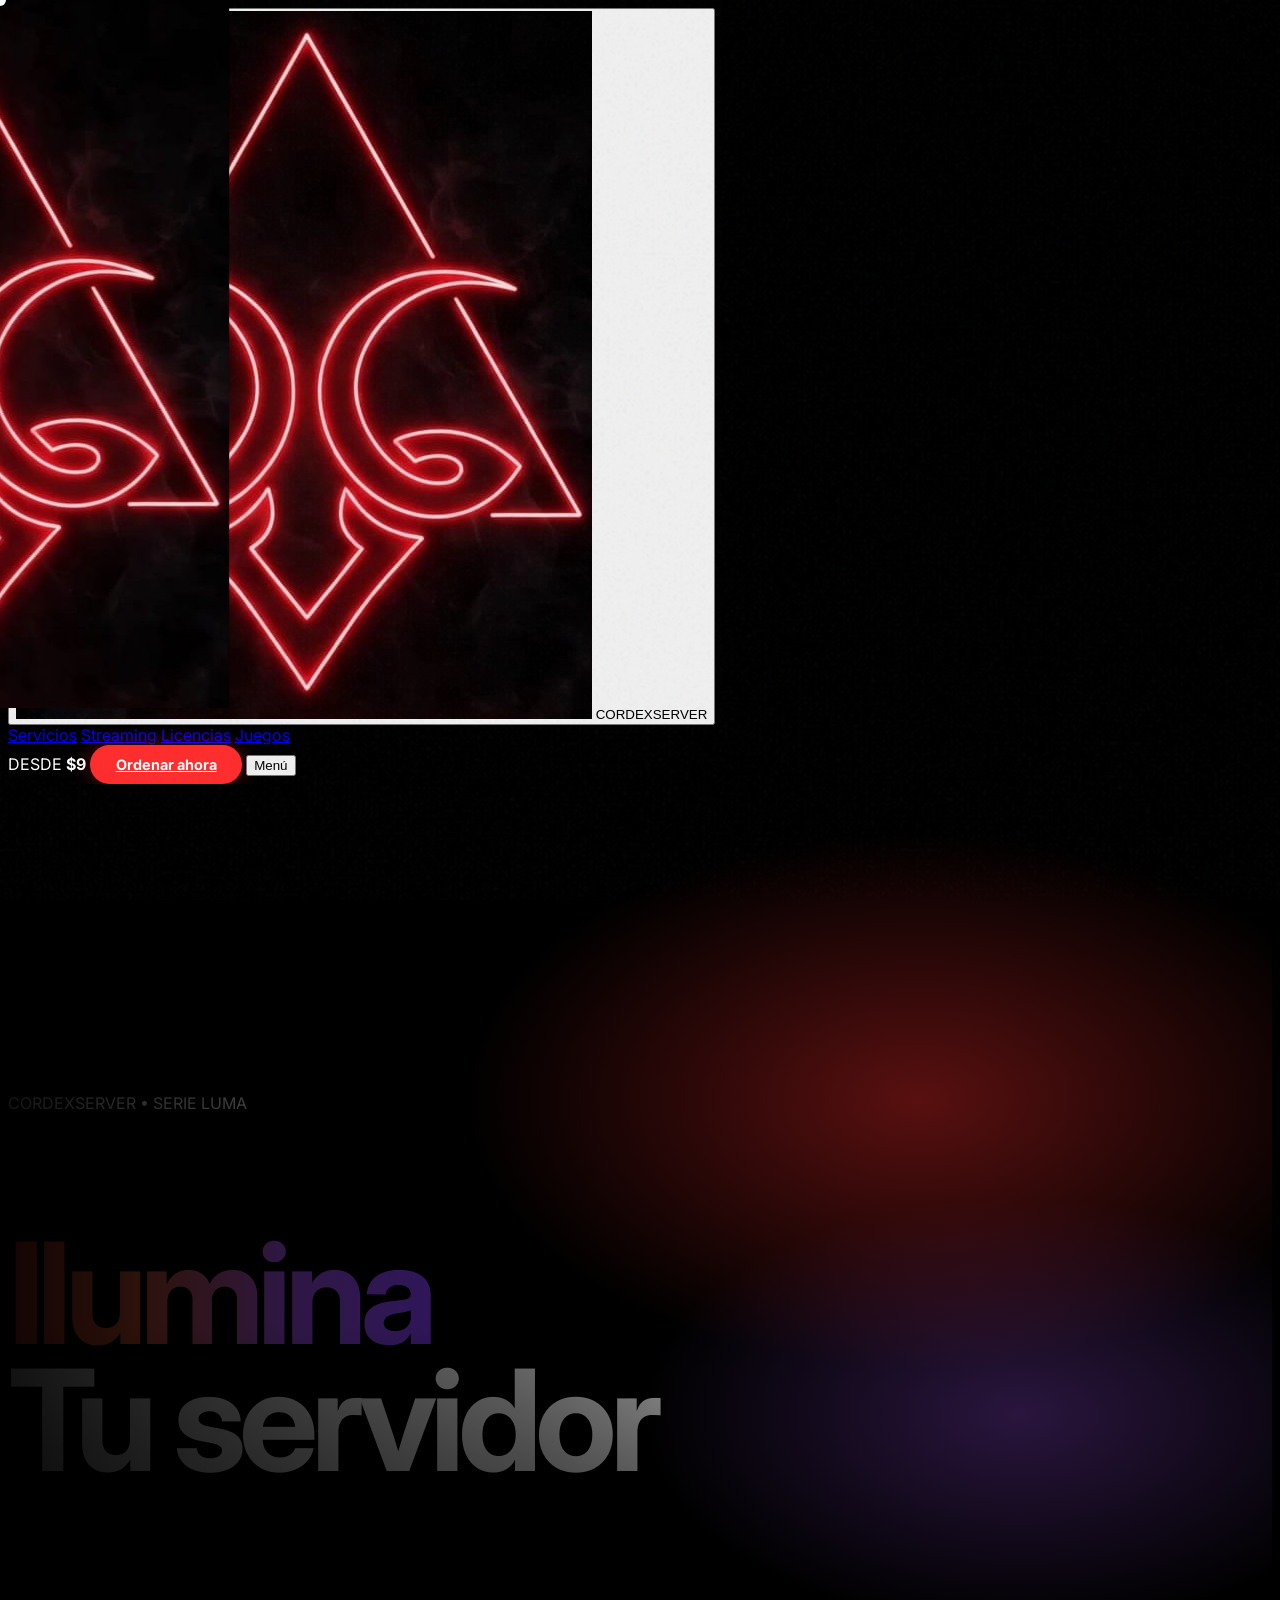
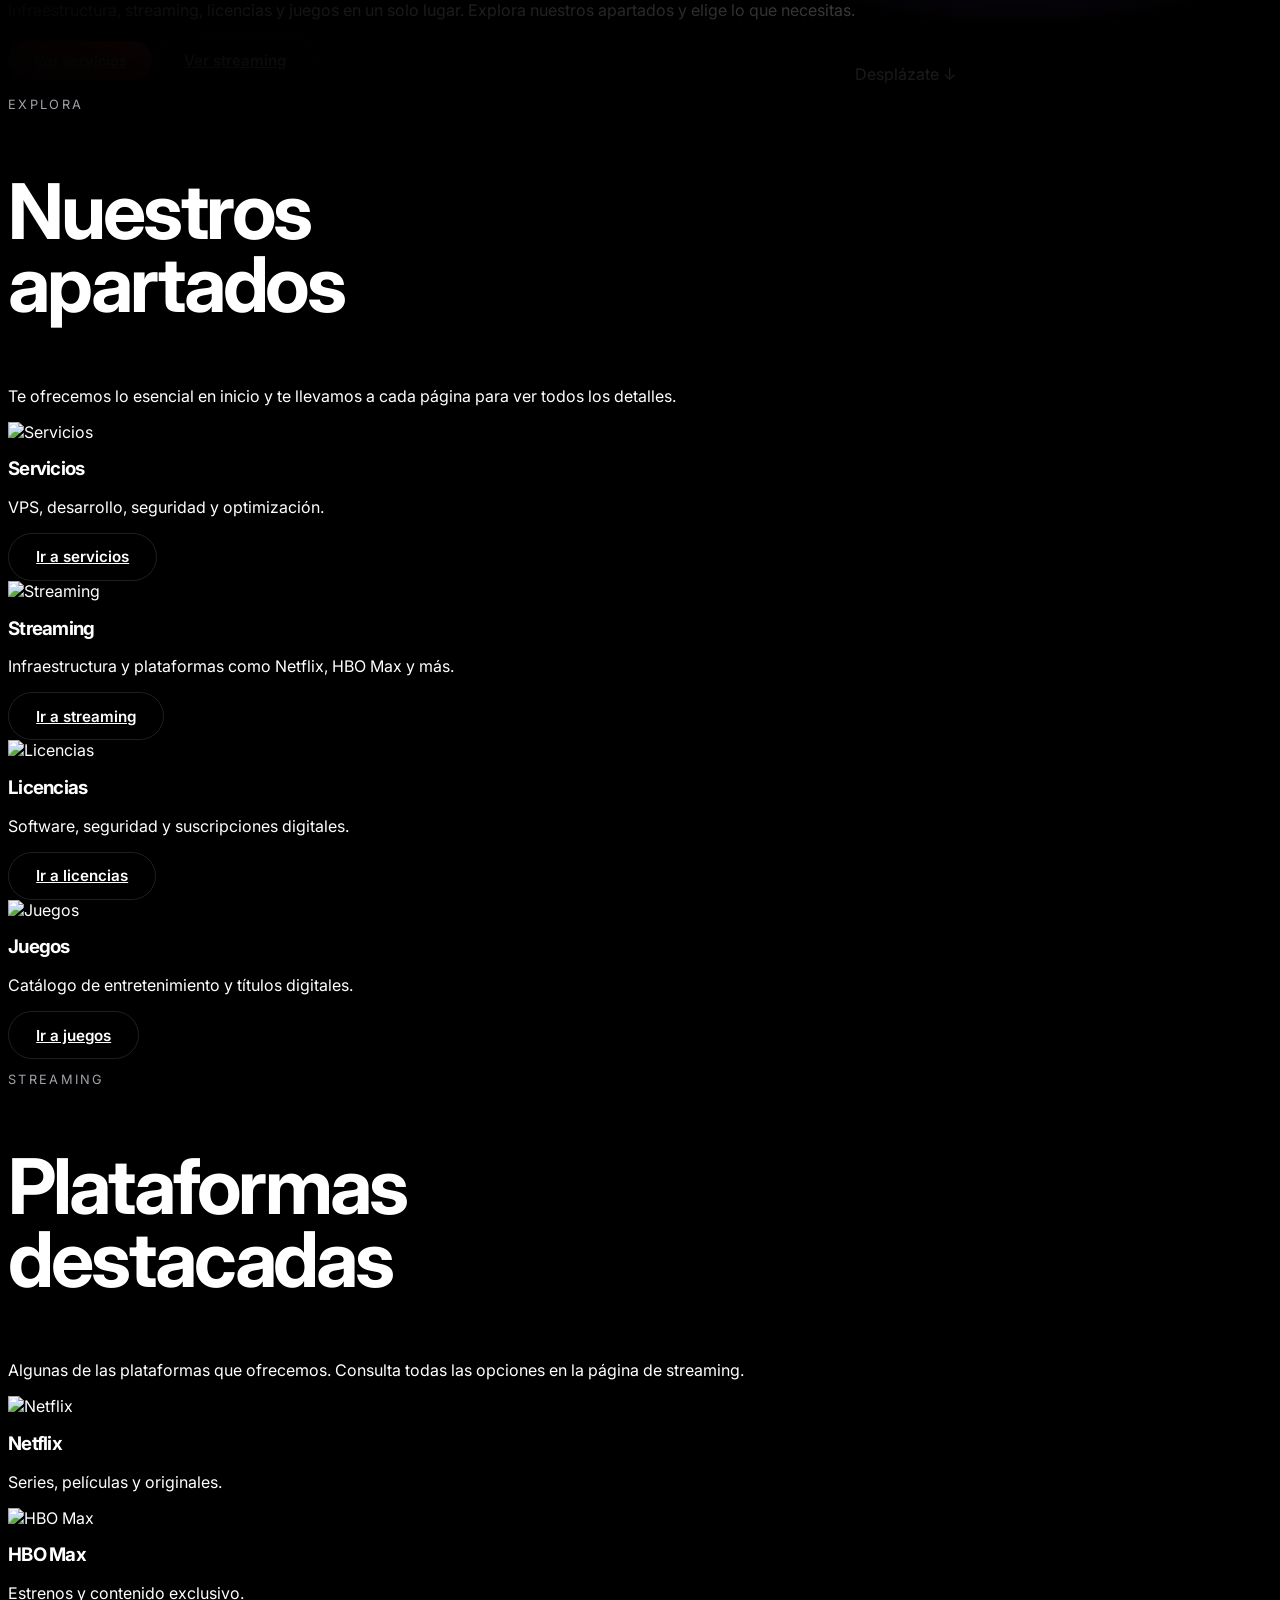
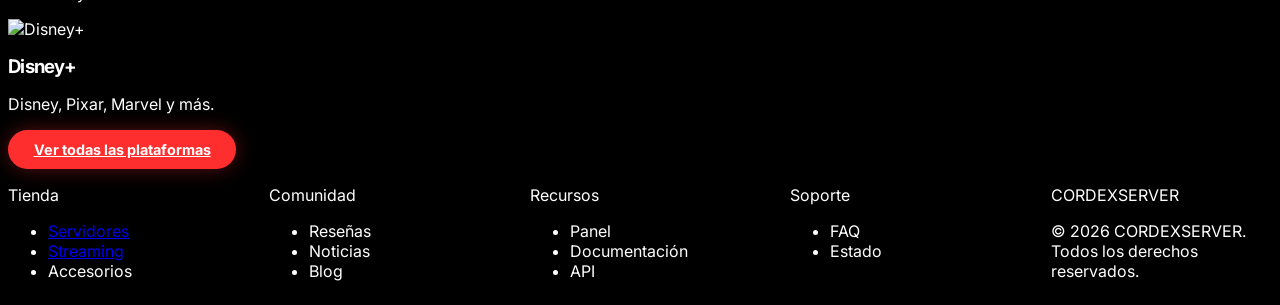
==== commit c5d8aab5: "se" ====
--- a/index.html
+++ b/index.html
@@ -71,12 +71,13 @@
     <button id="sidebarClose" class="text-3xl text-white/60 hover:text-white" aria-label="Cerrar">&times;</button>
   </div>
   <nav class="flex flex-col p-3 flex-1">
-    <a href="index.html" class="px-4 py-4 rounded-xl hover:bg-white/5 font-medium">🏠 Inicio</a>
-    <a href="servicios/index.html" class="px-4 py-4 rounded-xl hover:bg-white/5 font-medium">🛠️ Servicios</a>
-    <a href="servicios/streaming.html" class="px-4 py-4 rounded-xl hover:bg-white/5 font-medium">📺 Streaming</a>
-    <a href="#contacto" class="px-4 py-4 rounded-xl hover:bg-white/5 font-medium">✉️ Contacto</a>
+    <a href="index.html" class="px-4 py-4 rounded-xl hover:bg-white/5 font-medium">Inicio</a>
+    <a href="servicios/index.html" class="px-4 py-4 rounded-xl hover:bg-white/5 font-medium">Servicios</a>
+    <a href="servicios/streaming.html" class="px-4 py-4 rounded-xl hover:bg-white/5 font-medium">Streaming</a>
+    <a href="licencias.html" class="px-4 py-4 rounded-xl hover:bg-white/5 font-medium">Licencias</a>
+    <a href="juegos.html" class="px-4 py-4 rounded-xl hover:bg-white/5 font-medium">Juegos</a>
   </nav>
-  <div class="p-6 border-t border-white/10 text-center"><p class="text-white/50 mb-4">¿Necesitas ayuda?</p><a href="#contacto" class="pill w-full justify-center">Escríbenos</a></div>
+  <div class="p-6 border-t border-white/10 text-center"><p class="text-white/50 mb-4">¿Necesitas ayuda?</p><a href="index.html" class="pill w-full justify-center">Inicio</a></div>
 </aside>
 
 <header class="fixed top-0 left-0 w-full z-40 backdrop-blur-xl bg-black/70 border-b border-white/10">
@@ -85,21 +86,22 @@
       <img src="img/I1.jpeg" alt="CORDEXSERVER" class="h-10 w-auto rounded-lg">
       <span class="font-bold tracking-tight text-lg">CORDEXSERVER</span>
     </button>
-    <nav class="hidden md:flex items-center gap-10 text-sm text-white/80">
+    <nav class="hidden md:flex items-center gap-8 text-sm text-white/80">
       <a href="servicios/index.html" class="hover:text-white">Servicios</a>
       <a href="servicios/streaming.html" class="hover:text-white">Streaming</a>
-      <a href="#contacto" class="hover:text-white">Contacto</a>
+      <a href="licencias.html" class="hover:text-white">Licencias</a>
+      <a href="juegos.html" class="hover:text-white">Juegos</a>
     </nav>
     <div class="flex items-center gap-3">
-      <span class="hidden lg:flex items-center gap-2 text-white/70 text-sm"><span class="inline-block w-7 h-3 rounded-full bg-gradient-to-r from-red-500 to-purple-500"></span>FROM <b class="text-white">$9</b></span>
-      <a href="#contacto" class="pill-red !py-2.5 !px-6 text-sm">Order Now</a>
+      <span class="hidden lg:flex items-center gap-2 text-white/70 text-sm">DESDE <b class="text-white">$9</b></span>
+      <a href="#soporte" class="pill-red !py-2.5 !px-6 text-sm">Ordenar ahora</a>
       <button id="sidebarToggleMenu" class="md:hidden text-sm tracking-widest uppercase text-white/80">Menú</button>
     </div>
   </div>
 </header>
 
 <main>
-<!-- HERO con video 11111 y cortina al bajar (estilo VITURE) -->
+<!-- HERO -->
 <section id="hero" class="viture-hero">
   <div class="hero-media">
     <video class="viture-hero-bg" autoplay muted loop playsinline preload="auto" poster="https://images.unsplash.com/photo-1558494949-ef010cbdcc31?q=80&w=1800&auto=format&fit=crop">
@@ -111,172 +113,74 @@
   </div>
   <div class="dots-grid absolute bottom-24 left-0 right-0 h-24 opacity-50 pointer-events-none"></div>
   <div class="hero-copy relative z-10 w-full max-w-[1280px] mx-auto px-6 md:px-10 pb-24 pt-40">
-    <p class="text-white/70 tracking-[0.3em] text-[11px] uppercase mb-4">CORDEXSERVER • LUMA SERIES</p>
+    <p class="text-white/70 tracking-[0.3em] text-[11px] uppercase mb-4">CORDEXSERVER • SERIE LUMA</p>
     <h1 class="viture-hero-title reveal text-balance">
-      <span class="illuminate-gradient">Illuminate</span><br>
-      <span class="text-white">Your Server</span>
+      <span class="illuminate-gradient">Ilumina</span><br>
+      <span class="text-white">Tu servidor</span>
     </h1>
-    <p class="mt-6 text-white/70 text-lg md:text-xl max-w-xl leading-relaxed">Infraestructura, hosting y desarrollo de alto rendimiento. Next Gen VPS, Streaming y Seguridad para tu proyecto.</p>
+    <p class="mt-6 text-white/70 text-lg md:text-xl max-w-xl leading-relaxed">Infraestructura, streaming, licencias y juegos en un solo lugar. Explora nuestros apartados y elige lo que necesitas.</p>
     <div class="mt-8 flex gap-4 flex-wrap">
       <a href="servicios/index.html" class="pill-red">Ver servicios</a>
-      <a href="servicios/streaming.html" class="pill-ghost !bg-black/40 backdrop-blur">Ver streaming en vivo</a>
-    </div>
-    <p class="mt-6 text-sm text-white/50 flex items-center gap-3"><span class="inline-block w-6 h-2 rounded-full bg-gradient-to-r from-red-500 to-purple-500"></span>FROM <b class="text-white">$9</b> /mes</p>
+      <a href="servicios/streaming.html" class="pill-ghost !bg-black/40 backdrop-blur">Ver streaming</a>
+    </div>
   </div>
   <div class="absolute bottom-6 left-1/2 -translate-x-1/2 z-10 flex flex-col items-center gap-2 text-white/50">
-    <span class="text-[11px] tracking-widest uppercase">Scroll</span>
+    <span class="text-[11px] tracking-widest uppercase">Desplázate</span>
     <span class="w-10 h-10 rounded-full border border-white/20 flex items-center justify-center backdrop-blur bg-black/30">↓</span>
   </div>
 </section>
 
-<!-- STAT + big features viture -->
-<section class="px-6 py-24 border-t border-white/10">
-  <div class="max-w-[1100px] mx-auto grid md:grid-cols-2 gap-16">
-    <div>
-      <p class="eyebrow mb-4">Display</p>
-      <h2 class="viture-h2 reveal">Una latencia<br>4K-Like</h2>
-      <p class="text-white/60 mt-6 text-lg leading-relaxed">Nunca la olvidarás. Hasta <b class="text-white">15ms</b> de latencia, mejorada con optimización avanzada. Nitidez casi 4K en cada stream.</p>
-      <a href="#contacto" class="inline-block mt-8 underline underline-offset-4 text-white/80">Learn More</a>
-      <div class="grid grid-cols-2 gap-8 mt-14">
-        <div class="spec"><p class="spec-num reveal">0.12<span class="text-2xl">ms</span></p><p class="text-white/50 mt-1">Latencia global<br>Optimizada</p></div>
-        <div class="spec"><p class="spec-num reveal">99.99<span class="text-2xl">%</span></p><p class="text-white/50 mt-1">Uptime garantizado</p></div>
-      </div>
-    </div>
-    <div>
-      <h3 class="viture-h3 mb-4">Even Sharper</h3>
-      <p class="text-white/60 leading-relaxed">Más nítido que un VPS cualquiera — y eso ya era lo más rápido que existía. NVMe, AMD EPYC y red 10G.</p>
-      <div class="dots-grid h-[320px] rounded-3xl border border-white/10 mt-10 relative overflow-hidden">
-        <img src="https://images.unsplash.com/photo-1597852074816-d933c7d2b988?q=80&w=1200&auto=format&fit=crop" class="absolute inset-0 w-full h-full object-cover opacity-70" alt="">
-        <div class="absolute bottom-4 left-4 bg-black/70 backdrop-blur px-4 py-2 rounded-full text-xs tracking-widest">THE BEST JUST GOT BETTER</div>
-      </div>
-    </div>
-  </div>
-</section>
-
-<!-- 4 features viture -->
-<section class="px-6 py-20">
-  <div class="max-w-[1100px] mx-auto">
-    <h2 class="viture-h2 text-center reveal">The Best<br>Just Got Better</h2>
-    <div class="grid md:grid-cols-4 gap-8 mt-16">
-      <div><div class="rounded-2xl overflow-hidden border border-white/10 h-52"><img src="https://images.unsplash.com/photo-1558494949-ef010cbdcc31?q=80&w=800&auto=format&fit=crop" class="w-full h-full object-cover grayscale" alt=""></div><h3 class="font-bold text-xl mt-6">Sharper Than Ever</h3><p class="text-white/50 mt-2 leading-relaxed">Textos nítidos — perfecto para desarrollo y productividad.</p></div>
-      <div><div class="rounded-2xl overflow-hidden border border-white/10 h-52"><img src="https://images.unsplash.com/photo-1550684848-fac1c5b4e853?q=80&w=800&auto=format&fit=crop" class="w-full h-full object-cover grayscale" alt=""></div><h3 class="font-bold text-xl mt-6">Bright Visuals</h3><p class="text-white/50 mt-2 leading-relaxed">Hasta 1500 nits de rendimiento, ajustable a tu entorno.</p></div>
-      <div><div class="rounded-2xl overflow-hidden border border-white/10 h-52"><img src="https://images.unsplash.com/photo-1618005182384-a83a8bd57fbe?q=80&w=800&auto=format&fit=crop" class="w-full h-full object-cover grayscale" alt=""></div><h3 class="font-bold text-xl mt-6">Most Accurate Colors</h3><p class="text-white/50 mt-2 leading-relaxed">Visuales fieles a la realidad para tu marca.</p></div>
-      <div><div class="rounded-2xl overflow-hidden border border-white/10 h-52"><img src="https://images.unsplash.com/photo-1551298370-9d3d53740c72?q=80&w=800&auto=format&fit=crop" class="w-full h-full object-cover grayscale" alt=""></div><h3 class="font-bold text-xl mt-6">Built-in Soporte</h3><p class="text-white/50 mt-2 leading-relaxed">Soporte 24/7 para una claridad total en producción.</p></div>
-    </div>
-  </div>
-</section>
-
-<!-- Image + audio viture style (full bleed) -->
-<section class="px-6 py-16">
-  <div class="max-w-[1100px] mx-auto grid md:grid-cols-2 gap-12 items-center">
-    <img src="https://images.unsplash.com/photo-1591488328449-d5bdd1c55a4f?q=80&w=1200&auto=format&fit=crop" class="w-full rounded-[28px] border border-white/10 object-cover h-[480px] grayscale" alt="Equipo trabajando">
-    <div>
-      <p class="eyebrow">Next-Gen Audio</p>
-      <h2 class="viture-h2 reveal mt-4">Powered by<br>CORDEX</h2>
-      <p class="text-white/60 mt-6 text-lg leading-relaxed">Un sonido de estudio más rico y completo, significativamente mejorado para que tu proyecto suene profesional.</p>
-      <p class="text-white/40 mt-4 text-sm">Desarrollo Web, APIs y panel de control incluido.</p>
-    </div>
-  </div>
-</section>
-
-<!-- Ecosystem marquee viture -->
-<section class="py-20">
-  <h2 class="viture-h2 text-center px-6 reveal">The Ultimate<br>Ecosystem</h2>
-  <p class="text-center text-white/50 mt-4 mb-12">Compatible con todo tu stack</p>
-  <div class="marquee-wrap border-y border-white/10 py-6">
-    <div class="marquee" id="marquee">
-      <img class="marquee-img" src="https://images.unsplash.com/photo-1542751371-adc38448a05e?q=80&w=600&auto=format&fit=crop" alt="">
-      <img class="marquee-img" src="https://images.unsplash.com/photo-1550745165-9bc0b252726f?q=80&w=600&auto=format&fit=crop" alt="">
-      <img class="marquee-img" src="https://images.unsplash.com/photo-1511512578047-dfb367046420?q=80&w=600&auto=format&fit=crop" alt="">
-      <img class="marquee-img" src="https://images.unsplash.com/photo-1493711662062-fa541adb3fc8?q=80&w=600&auto=format&fit=crop" alt="">
-      <img class="marquee-img" src="https://images.unsplash.com/photo-1552820728-b15a04b87fbb?q=80&w=600&auto=format&fit=crop" alt="">
-      <img class="marquee-img" src="https://images.unsplash.com/photo-1593305841991-05c297ba4575?q=80&w=600&auto=format&fit=crop" alt="">
-      <!-- duplicado para loop -->
-      <img class="marquee-img" src="https://images.unsplash.com/photo-1542751371-adc38448a05e?q=80&w=600&auto=format&fit=crop" alt="">
-      <img class="marquee-img" src="https://images.unsplash.com/photo-1550745165-9bc0b252726f?q=80&w=600&auto=format&fit=crop" alt="">
-      <img class="marquee-img" src="https://images.unsplash.com/photo-1511512578047-dfb367046420?q=80&w=600&auto=format&fit=crop" alt="">
-      <img class="marquee-img" src="https://images.unsplash.com/photo-1493711662062-fa541adb3fc8?q=80&w=600&auto=format&fit=crop" alt="">
-      <img class="marquee-img" src="https://images.unsplash.com/photo-1552820728-b15a04b87fbb?q=80&w=600&auto=format&fit=crop" alt="">
-      <img class="marquee-img" src="https://images.unsplash.com/photo-1593305841991-05c297ba4575?q=80&w=600&auto=format&fit=crop" alt="">
-    </div>
-  </div>
-
-  <h2 class="viture-h2 text-center px-6 mt-24 reveal">Cross-device<br>compatibility</h2>
-  <p class="text-center text-white/50 mt-4">Control sin fricción. Rendimiento optimizado para juegos y productividad.</p>
-  <div class="max-w-[1100px] mx-auto grid md:grid-cols-3 gap-6 px-6 mt-16">
-    <div class="border border-white/10 rounded-3xl p-8"><span class="text-3xl">📱</span><h3 class="font-bold text-xl mt-4">Android & iOS</h3><p class="text-white/50 mt-2">Gestiona tu servidor desde cualquier móvil.</p><a class="text-white/70 underline underline-offset-4 text-sm mt-4 inline-block" href="#contacto">Learn more</a></div>
-    <div class="border border-white/10 rounded-3xl p-8"><span class="text-3xl">🎮</span><h3 class="font-bold text-xl mt-4">Remote Play</h3><p class="text-white/50 mt-2">Streaming low-latency listo para eventos y gaming.</p><a class="text-white/70 underline underline-offset-4 text-sm mt-4 inline-block" href="servicios/streaming.html">Learn more</a></div>
-    <div class="border border-white/10 rounded-3xl p-8"><span class="text-3xl">☁️</span><h3 class="font-bold text-xl mt-4">Cloud Gaming</h3><p class="text-white/50 mt-2">Edge distribuido para que no sientas la distancia.</p><a class="text-white/70 underline underline-offset-4 text-sm mt-4 inline-block" href="servicios/streaming.html">Learn more</a></div>
-    <div class="border border-white/10 rounded-3xl p-8"><span class="text-3xl">🔀</span><h3 class="font-bold text-xl mt-4">Switch 2 & Switch</h3><p class="text-white/50 mt-2">Compatibilidad total con consolas y PC.</p><a class="text-white/70 underline underline-offset-4 text-sm mt-4 inline-block" href="#contacto">Learn more</a></div>
-    <div class="border border-white/10 rounded-3xl p-8"><span class="text-3xl">💻</span><h3 class="font-bold text-xl mt-4">Mac & Windows</h3><p class="text-white/50 mt-2">Panel web impecable en cualquier sistema.</p><a class="text-white/70 underline underline-offset-4 text-sm mt-4 inline-block" href="servicios/index.html">Learn more</a></div>
-    <div class="border border-white/10 rounded-3xl p-8"><span class="text-3xl">🖥️</span><h3 class="font-bold text-xl mt-4">Linux</h3><p class="text-white/50 mt-2">Kernel optimizado y virtualización KVM.</p><a class="text-white/70 underline underline-offset-4 text-sm mt-4 inline-block" href="servicios/index.html">Learn more</a></div>
-  </div>
-</section>
-
-<!-- Choose Your Model viture -->
+<!-- Apartados principales -->
 <section class="px-6 py-24 border-t border-white/10">
   <div class="max-w-[1100px] mx-auto">
-    <h2 class="viture-h2 text-center reveal">Choose Your<br>Model</h2>
-    <div class="grid md:grid-cols-3 gap-6 mt-16">
-      <div class="plan-card">
-        <img class="plan-img grayscale" src="https://images.unsplash.com/photo-1597852074816-d933c7d2b988?q=80&w=800&auto=format&fit=crop" alt="">
-        <div class="p-8">
-          <p class="text-white/50 text-sm tracking-widest">CORE</p>
-          <h3 class="font-bold text-3xl mt-1">Core</h3>
-          <p class="text-white/60 mt-2">Essential — Estiloso y asequible.</p>
-          <p class="text-4xl font-bold mt-6">$9 <span class="text-sm text-white/50">/мес</span></p>
-          <a href="#contacto" class="pill w-full justify-center mt-8">Order Now</a>
-        </div>
-      </div>
-      <div class="plan-card border-white/50">
-        <img class="plan-img grayscale" src="https://images.unsplash.com/photo-1558494949-ef010cbdcc31?q=80&w=800&auto=format&fit=crop" alt="">
-        <div class="p-8">
-          <p class="text-white/50 text-sm tracking-widest">PRO</p>
-          <h3 class="font-bold text-3xl mt-1">Core Pro</h3>
-          <p class="text-white/60 mt-2">All-Around — Experiencia completa.</p>
-          <p class="text-4xl font-bold mt-6">$19 <span class="text-sm text-white/50">/mes</span></p>
-          <a href="#contacto" class="pill w-full justify-center mt-8">Order Now</a>
-        </div>
-      </div>
-      <div class="plan-card">
-        <img class="plan-img grayscale" src="https://images.unsplash.com/photo-1544197150-b99a580bb7a8?q=80&w=800&auto=format&fit=crop" alt="">
-        <div class="p-8">
-          <p class="text-white/50 text-sm tracking-widest">ULTRA</p>
-          <h3 class="font-bold text-3xl mt-1">Core Ultra</h3>
-          <p class="text-white/60 mt-2">For Power Users — Lo mejor.</p>
-          <p class="text-4xl font-bold mt-6">$39 <span class="text-sm text-white/50">/mes</span></p>
-          <a href="#contacto" class="pill w-full justify-center mt-8">Order Now</a>
-        </div>
-      </div>
-    </div>
-    <p class="text-center text-white/40 mt-10">Not just one. The perfect one — made for you.</p>
+    <p class="eyebrow text-center">Explora</p>
+    <h2 class="viture-h2 text-center reveal">Nuestros<br>apartados</h2>
+    <p class="text-center text-white/50 mt-4 max-w-2xl mx-auto">Te ofrecemos lo esencial en inicio y te llevamos a cada página para ver todos los detalles.</p>
+    <div class="grid md:grid-cols-2 lg:grid-cols-4 gap-6 mt-16">
+      <div class="border border-white/10 rounded-[28px] overflow-hidden bg-[#0a0a0a]">
+        <img src="https://images.unsplash.com/photo-1558494949-ef010cbdcc31?q=80&w=800&auto=format&fit=crop" class="w-full h-40 object-cover grayscale" alt="Servicios">
+        <div class="p-6"><h3 class="font-bold text-2xl">Servicios</h3><p class="text-white/50 mt-2">VPS, desarrollo, seguridad y optimización.</p><a href="servicios/index.html" class="pill-ghost mt-6 inline-flex">Ir a servicios</a></div>
+      </div>
+      <div class="border border-white/10 rounded-[28px] overflow-hidden bg-[#0a0a0a]">
+        <img src="https://images.unsplash.com/photo-1593784991095-a205069470b6?q=80&w=800&auto=format&fit=crop" class="w-full h-40 object-cover grayscale" alt="Streaming">
+        <div class="p-6"><h3 class="font-bold text-2xl">Streaming</h3><p class="text-white/50 mt-2">Infraestructura y plataformas como Netflix, HBO Max y más.</p><a href="servicios/streaming.html" class="pill-ghost mt-6 inline-flex">Ir a streaming</a></div>
+      </div>
+      <div class="border border-white/10 rounded-[28px] overflow-hidden bg-[#0a0a0a]">
+        <img src="https://images.unsplash.com/photo-1450101499163-c8848c66ca85?q=80&w=800&auto=format&fit=crop" class="w-full h-40 object-cover grayscale" alt="Licencias">
+        <div class="p-6"><h3 class="font-bold text-2xl">Licencias</h3><p class="text-white/50 mt-2">Software, seguridad y suscripciones digitales.</p><a href="licencias.html" class="pill-ghost mt-6 inline-flex">Ir a licencias</a></div>
+      </div>
+      <div class="border border-white/10 rounded-[28px] overflow-hidden bg-[#0a0a0a]">
+        <img src="https://images.unsplash.com/photo-1542751371-adc38448a05e?q=80&w=800&auto=format&fit=crop" class="w-full h-40 object-cover grayscale" alt="Juegos">
+        <div class="p-6"><h3 class="font-bold text-2xl">Juegos</h3><p class="text-white/50 mt-2">Catálogo de entretenimiento y títulos digitales.</p><a href="juegos.html" class="pill-ghost mt-6 inline-flex">Ir a juegos</a></div>
+      </div>
+    </div>
   </div>
 </section>
 
-<!-- CTA + Contact viture -->
-<section id="contacto" class="px-6 py-24 border-t border-white/10 text-center">
-  <p class="eyebrow">Your Perfect Pick Awaits</p>
-  <h2 class="viture-hero-title mt-4 reveal">Your Perfect<br>Pick Awaits</h2>
-  <div class="max-w-[700px] mx-auto mt-14 border border-white/10 rounded-[28px] p-8 md:p-12 text-left">
-    <h3 class="font-bold text-3xl mb-3">Soporte</h3>
-    <p class="text-white/50 mb-8">Escríbenos y te responderemos pronto.</p>
-    <form class="space-y-4" action="#" method="post">
-      <div><label class="text-sm font-semibold" for="nombre">Nombre</label><input class="input-dark mt-2" id="nombre" name="nombre" type="text" required></div>
-      <div><label class="text-sm font-semibold" for="email">Correo electrónico</label><input class="input-dark mt-2" id="email" name="email" type="email" required></div>
-      <div><label class="text-sm font-semibold" for="mensaje">Mensaje</label><textarea class="input-dark mt-2" id="mensaje" name="mensaje" rows="5" required></textarea></div>
-      <button class="pill w-full justify-center !py-4" type="submit">Enviar mensaje</button>
-    </form>
+<!-- Vista rápida plataformas -->
+<section class="px-6 py-24 border-t border-white/10">
+  <div class="max-w-[1100px] mx-auto">
+    <p class="eyebrow text-center">Streaming</p>
+    <h2 class="viture-h2 text-center reveal">Plataformas<br>destacadas</h2>
+    <p class="text-center text-white/50 mt-4 max-w-2xl mx-auto">Algunas de las plataformas que ofrecemos. Consulta todas las opciones en la página de streaming.</p>
+    <div class="grid sm:grid-cols-2 md:grid-cols-3 gap-6 mt-16">
+      <div class="border border-white/10 rounded-[28px] overflow-hidden text-center bg-[#0a0a0a]"><img src="https://images.unsplash.com/photo-1574375927938-d5a98e8ffe85?q=80&w=800&auto=format&fit=crop" alt="Netflix" class="w-full h-40 object-cover grayscale"><div class="p-6"><h3 class="font-bold text-2xl">Netflix</h3><p class="text-white/50 mt-2">Series, películas y originales.</p></div></div>
+      <div class="border border-white/10 rounded-[28px] overflow-hidden text-center bg-[#0a0a0a]"><img src="https://images.unsplash.com/photo-1522869635100-9f4c5e86aa37?q=80&w=800&auto=format&fit=crop" alt="HBO Max" class="w-full h-40 object-cover grayscale"><div class="p-6"><h3 class="font-bold text-2xl">HBO Max</h3><p class="text-white/50 mt-2">Estrenos y contenido exclusivo.</p></div></div>
+      <div class="border border-white/10 rounded-[28px] overflow-hidden text-center bg-[#0a0a0a]"><img src="https://images.unsplash.com/photo-1536440136628-849c177e76a1?q=80&w=800&auto=format&fit=crop" alt="Disney+" class="w-full h-40 object-cover grayscale"><div class="p-6"><h3 class="font-bold text-2xl">Disney+</h3><p class="text-white/50 mt-2">Disney, Pixar, Marvel y más.</p></div></div>
+    </div>
+    <div class="text-center mt-10"><a href="servicios/streaming.html" class="pill-red">Ver todas las plataformas</a></div>
   </div>
 </section>
+
 </main>
 
 <footer class="border-t border-white/10 px-6 py-16">
   <div class="max-w-[1100px] mx-auto">
     <div class="footer-grid text-sm">
-      <div><p class="font-bold mb-4">Shop</p><ul class="space-y-2 text-white/50"><li><a href="servicios/index.html">Servidores</a></li><li><a href="servicios/streaming.html">Streaming</a></li><li>Accesorios</li></ul></div>
-      <div><p class="font-bold mb-4">Community</p><ul class="space-y-2 text-white/50"><li>Reviews</li><li>News</li><li>Blog</li></ul></div>
-      <div><p class="font-bold mb-4">Resources</p><ul class="space-y-2 text-white/50"><li>Panel</li><li>Docs</li><li>API</li></ul></div>
-      <div><p class="font-bold mb-4">Support</p><ul class="space-y-2 text-white/50"><li>FAQ</li><li>Contacto</li><li>Estado</li></ul></div>
+      <div><p class="font-bold mb-4">Tienda</p><ul class="space-y-2 text-white/50"><li><a href="servicios/index.html">Servidores</a></li><li><a href="servicios/streaming.html">Streaming</a></li><li>Accesorios</li></ul></div>
+      <div><p class="font-bold mb-4">Comunidad</p><ul class="space-y-2 text-white/50"><li>Reseñas</li><li>Noticias</li><li>Blog</li></ul></div>
+      <div><p class="font-bold mb-4">Recursos</p><ul class="space-y-2 text-white/50"><li>Panel</li><li>Documentación</li><li>API</li></ul></div>
+      <div><p class="font-bold mb-4">Soporte</p><ul class="space-y-2 text-white/50"><li>FAQ</li><li>Estado</li></ul></div>
       <div><p class="font-bold mb-4">CORDEXSERVER</p><p class="text-white/40">© 2026 CORDEXSERVER.<br>Todos los derechos reservados.</p></div>
     </div>
   </div>
@@ -293,13 +197,38 @@
 gsap.utils.toArray('.reveal').forEach(el=>{
   gsap.fromTo(el,{y:60,opacity:0},{y:0,opacity:1,duration:1,ease:"power3.out",scrollTrigger:{trigger:el,start:"top 88%",end:"top 55%",scrub:1}});
 });
-gsap.to("#marquee",{xPercent:-50,ease:"none",duration:24,repeat:-1});
-
-// Cortina: héroe con video fijo que se abre al bajar (clip como cortina)
-gsap.timeline({scrollTrigger:{trigger:"#hero",start:"top top",end:"+=150%",pin:true,scrub:1}})
-  .to(".hero-copy",{y:-120,opacity:0,duration:.5,ease:"power2.inOut"},0)
-  .to(".hero-media video",{scale:1.25,duration:.7,ease:"power2.inOut"},0)
-  .to("#hero",{clipPath:"inset(0% 0% 100% 0%)",duration:.6,ease:"power2.inOut"},0.35);
 </script>
+
+<div id="orderModal" style="display:none;position:fixed;inset:0;z-index:500;background:rgba(0,0,0,.75);backdrop-filter:blur(6px);align-items:center;justify-content:center;padding:20px;">
+  <div style="max-width:520px;width:100%;background:#0a0a0a;border:1px solid rgba(255,255,255,.12);border-radius:24px;padding:28px;text-align:center;">
+    <p style="color:#a1a1aa;letter-spacing:.18em;text-transform:uppercase;font-size:.75rem;margin-bottom:8px;">Pedido</p>
+    <h3 style="font-size:1.8rem;font-weight:700;margin:0 0 10px;">Pago por transferencia</h3>
+    <p style="color:#a1a1aa;margin:0 0 20px;">Te redirigiremos a la página de pago por transferencia para completar tu orden.</p>
+    <div style="display:flex;gap:10px;justify-content:center;flex-wrap:wrap;">
+      <a id="orderGo" href="pago-transferencia.html" style="display:inline-flex;align-items:center;justify-content:center;background:#fff;color:#000;border-radius:999px;padding:.85rem 1.5rem;font-weight:700;text-decoration:none;">Continuar al pago</a>
+      <button id="orderCancel" type="button" style="display:inline-flex;align-items:center;justify-content:center;border:1px solid rgba(255,255,255,.12);color:#fff;background:transparent;border-radius:999px;padding:.85rem 1.5rem;font-weight:600;cursor:pointer;">Cancelar</button>
+    </div>
+  </div>
+</div>
+<script>
+(function(){
+  var modal=document.getElementById('orderModal');
+  if(!modal) return;
+  var go=document.getElementById('orderGo');
+  var cancel=document.getElementById('orderCancel');
+  var target=go?go.getAttribute('href'):'pago-transferencia.html';
+  function openModal(e){ if(e) e.preventDefault(); modal.style.display='flex'; setTimeout(function(){ window.location.href=target; }, 1200); }
+  function closeModal(){ modal.style.display='none'; }
+  if(cancel) cancel.addEventListener('click', closeModal);
+  modal.addEventListener('click', function(e){ if(e.target===modal) closeModal(); });
+  document.querySelectorAll('a,button').forEach(function(el){
+    if((el.textContent||'').trim()==='Ordenar ahora'){
+      el.addEventListener('click', openModal);
+      if(el.tagName==='A') el.setAttribute('href','#');
+    }
+  });
+})();
+</script>
+
 </body>
 </html>
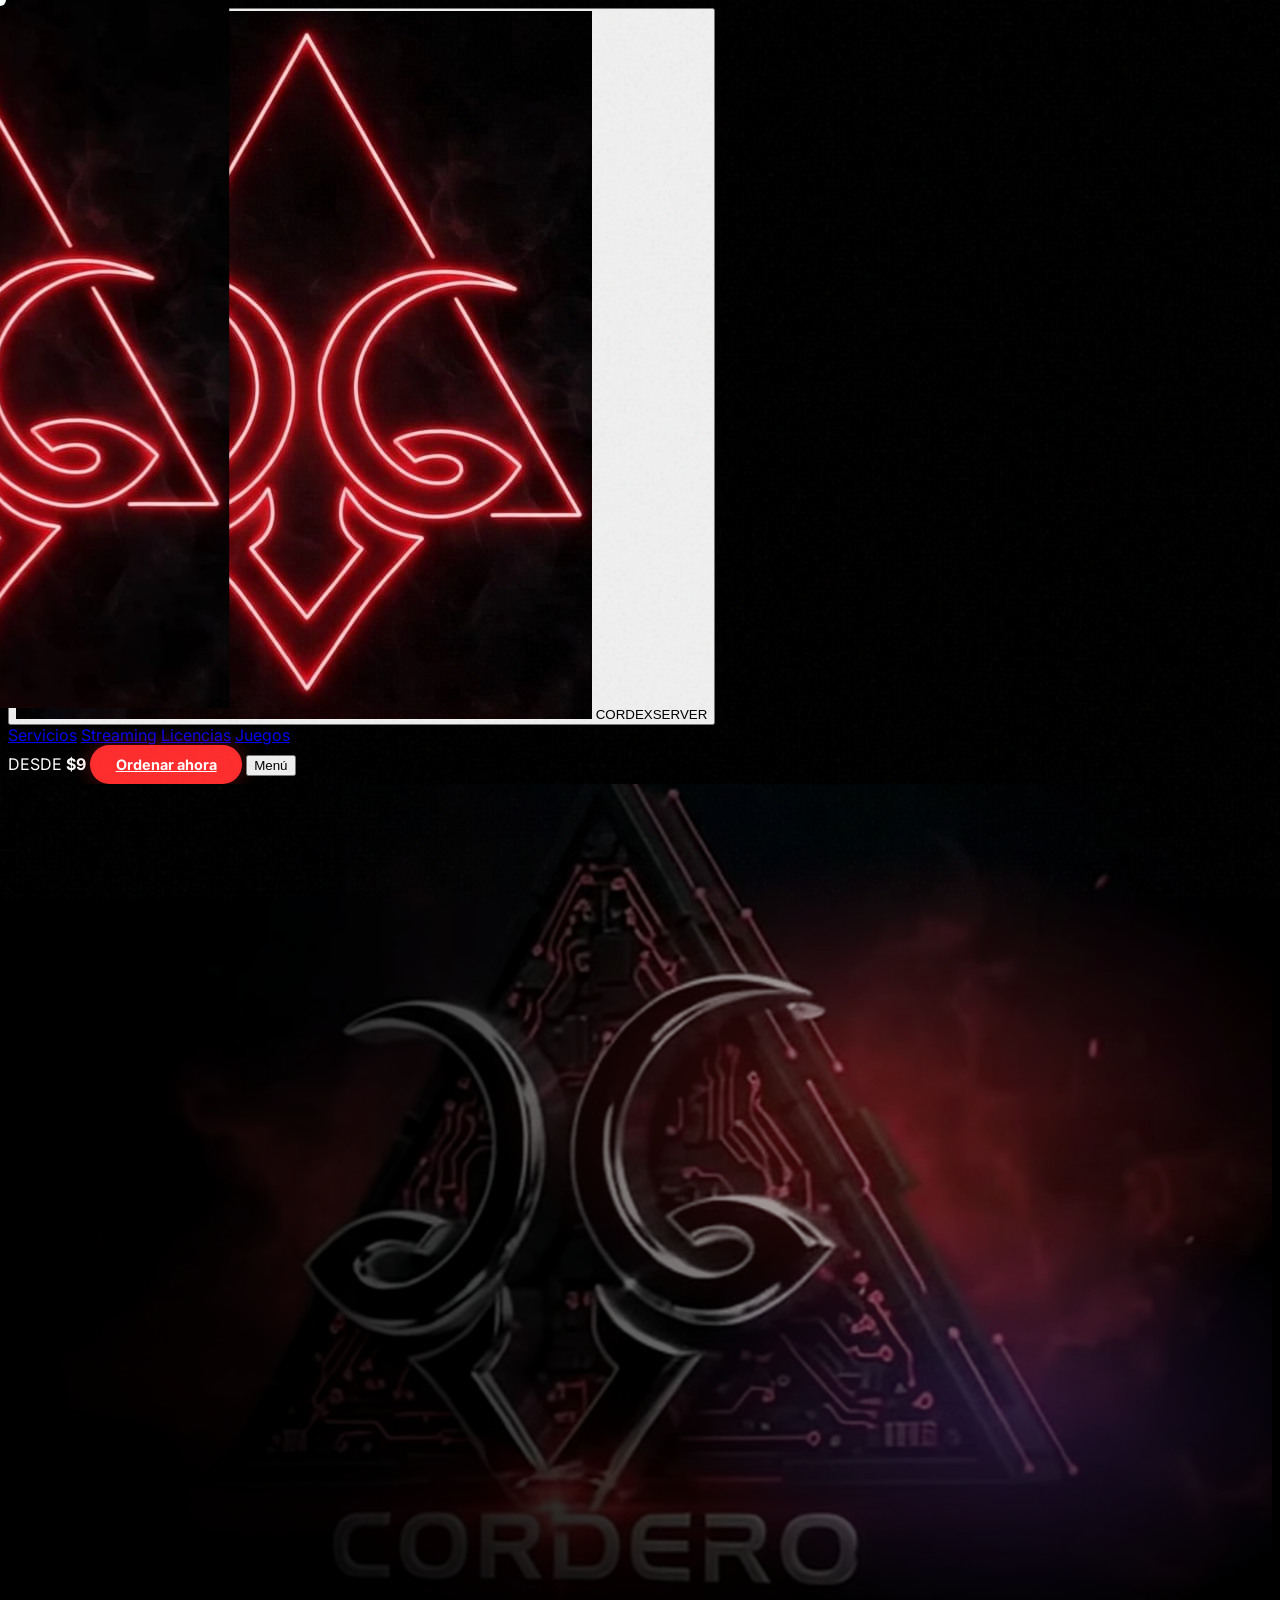
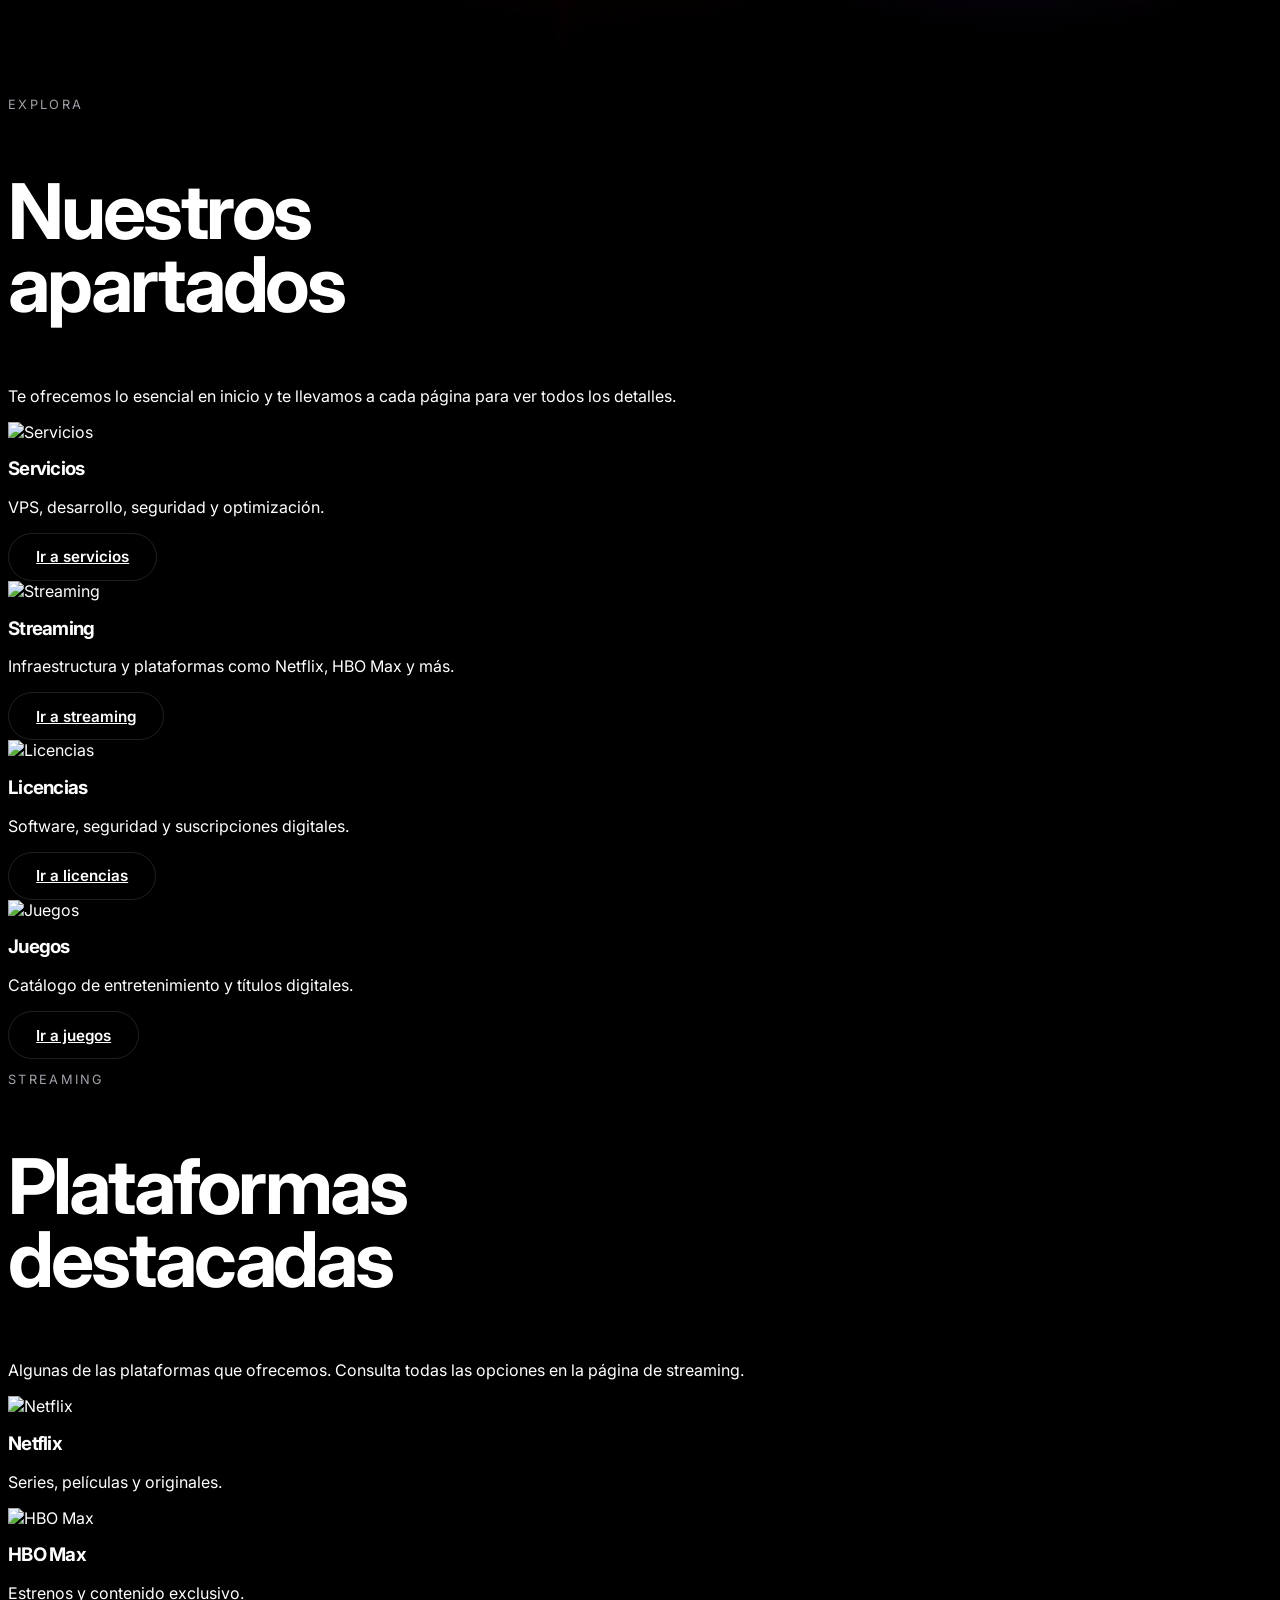
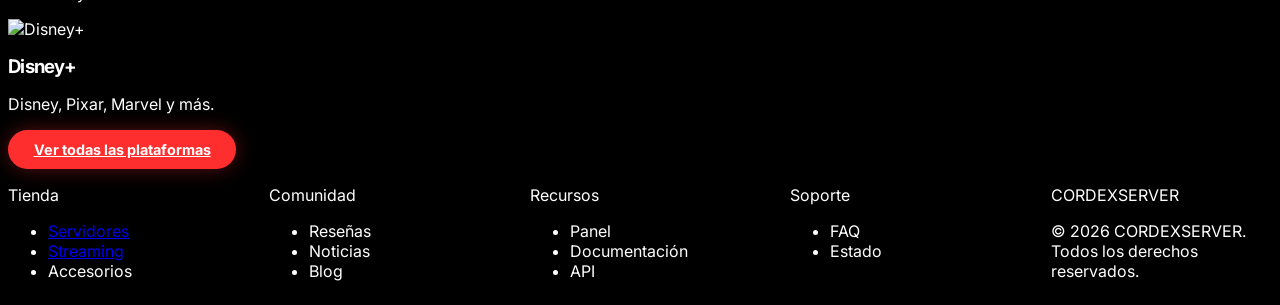
==== commit a19d0931: "Mejora animaciones, calidad del video de inicio y actualiza páginas" ====
--- a/index.html
+++ b/index.html
@@ -29,11 +29,14 @@
 .pill-red{display:inline-flex;align-items:center;gap:.5rem;background:#ff2e2e;color:#fff;border-radius:999px;padding:.7rem 1.6rem;font-weight:700;font-size:.9rem;transition:transform .2s, background .2s;box-shadow:0 0 20px rgba(255,46,46,.35)}
 .pill-red:hover{transform:scale(1.05);background:#ff4040}
 .illuminate-gradient{background:linear-gradient(90deg,#ff3b30 0%,#ff6a3d 30%,#a855f7 65%,#7c3aed 100%);-webkit-background-clip:text;background-clip:text;color:transparent}
-.viture-hero{position:relative;min-height:100vh;display:flex;align-items:flex-end;overflow:hidden;background:#000}
-.viture-hero-bg{position:absolute;inset:0;width:100%;height:100%;object-fit:cover;object-position:center}
+.viture-hero{position:relative;min-height:100vh;display:flex;align-items:flex-end;overflow:hidden;background:#000;isolation:isolate}
+.viture-hero-bg{position:absolute;inset:0;width:100%;height:100%;object-fit:cover;object-position:center;transform:scale(1.04);filter:saturate(1.05) contrast(1.08) brightness(.82);animation:heroBreath 18s ease-in-out infinite alternate;will-change:transform,filter}
 .hero-media{position:absolute;inset:0;overflow:hidden}
-.viture-hero-overlay{position:absolute;inset:0;background:linear-gradient(90deg,rgba(0,0,0,.92) 0%,rgba(0,0,0,.55) 42%,rgba(0,0,0,.15) 70%,rgba(0,0,0,.05) 100%),linear-gradient(0deg,rgba(0,0,0,.9) 0%,transparent 40%)}
-.viture-hero-glow{position:absolute;inset:0;background:radial-gradient(60% 50% at 72% 35%,rgba(255,45,45,.35),transparent 60%),radial-gradient(50% 40% at 80% 70%,rgba(168,85,247,.25),transparent 60%);mix-blend-mode:screen;pointer-events:none}
+.hero-media::after{content:"";position:absolute;inset:0;background:radial-gradient(ellipse at center,rgba(0,0,0,0) 35%,rgba(0,0,0,.45) 100%);pointer-events:none;z-index:1}
+.viture-hero-overlay{position:absolute;inset:0;z-index:1;background:linear-gradient(90deg,rgba(0,0,0,.88) 0%,rgba(0,0,0,.58) 38%,rgba(0,0,0,.18) 68%,rgba(0,0,0,.08) 100%),linear-gradient(0deg,rgba(0,0,0,.88) 0%,rgba(0,0,0,.25) 35%,transparent 55%)}
+.viture-hero-glow{position:absolute;inset:0;z-index:1;background:radial-gradient(55% 45% at 72% 35%,rgba(255,45,45,.28),transparent 62%),radial-gradient(45% 40% at 80% 70%,rgba(168,85,247,.22),transparent 62%);mix-blend-mode:screen;pointer-events:none}
+@keyframes heroBreath{0%{transform:scale(1.04) translate3d(0,0,0)}100%{transform:scale(1.12) translate3d(-1.5%, -1%, 0)}}
+@media (prefers-reduced-motion: reduce){.viture-hero-bg{animation:none;transform:scale(1.04)}}
 .pill-ghost{display:inline-flex;align-items:center;gap:.5rem;border:1px solid var(--line);color:#fff;border-radius:999px;padding:.85rem 1.7rem;font-weight:600;font-size:.95rem;transition:background .2s}
 .pill-ghost:hover{background:rgba(255,255,255,.08)}
 .spec{border-top:1px solid var(--line);padding-top:1.2rem}
@@ -104,8 +107,10 @@
 <!-- HERO -->
 <section id="hero" class="viture-hero">
   <div class="hero-media">
-    <video class="viture-hero-bg" autoplay muted loop playsinline preload="auto" poster="https://images.unsplash.com/photo-1558494949-ef010cbdcc31?q=80&w=1800&auto=format&fit=crop">
-      <source src="video/11111.mp4" type="video/mp4">
+    <video class="viture-hero-bg" autoplay muted loop playsinline preload="metadata" poster="https://images.unsplash.com/photo-1558494949-ef010cbdcc31?q=80&w=1800&auto=format&fit=crop" disablepictureinpicture>
+      <source src="video/cordexserver-hq.webm" type="video/webm">
+      <source src="video/cordexserver-hq.mp4" type="video/mp4">
+      <source src="video/cordexserver.mp4" type="video/mp4">
       Tu navegador no soporta video.
     </video>
     <div class="viture-hero-overlay"></div>
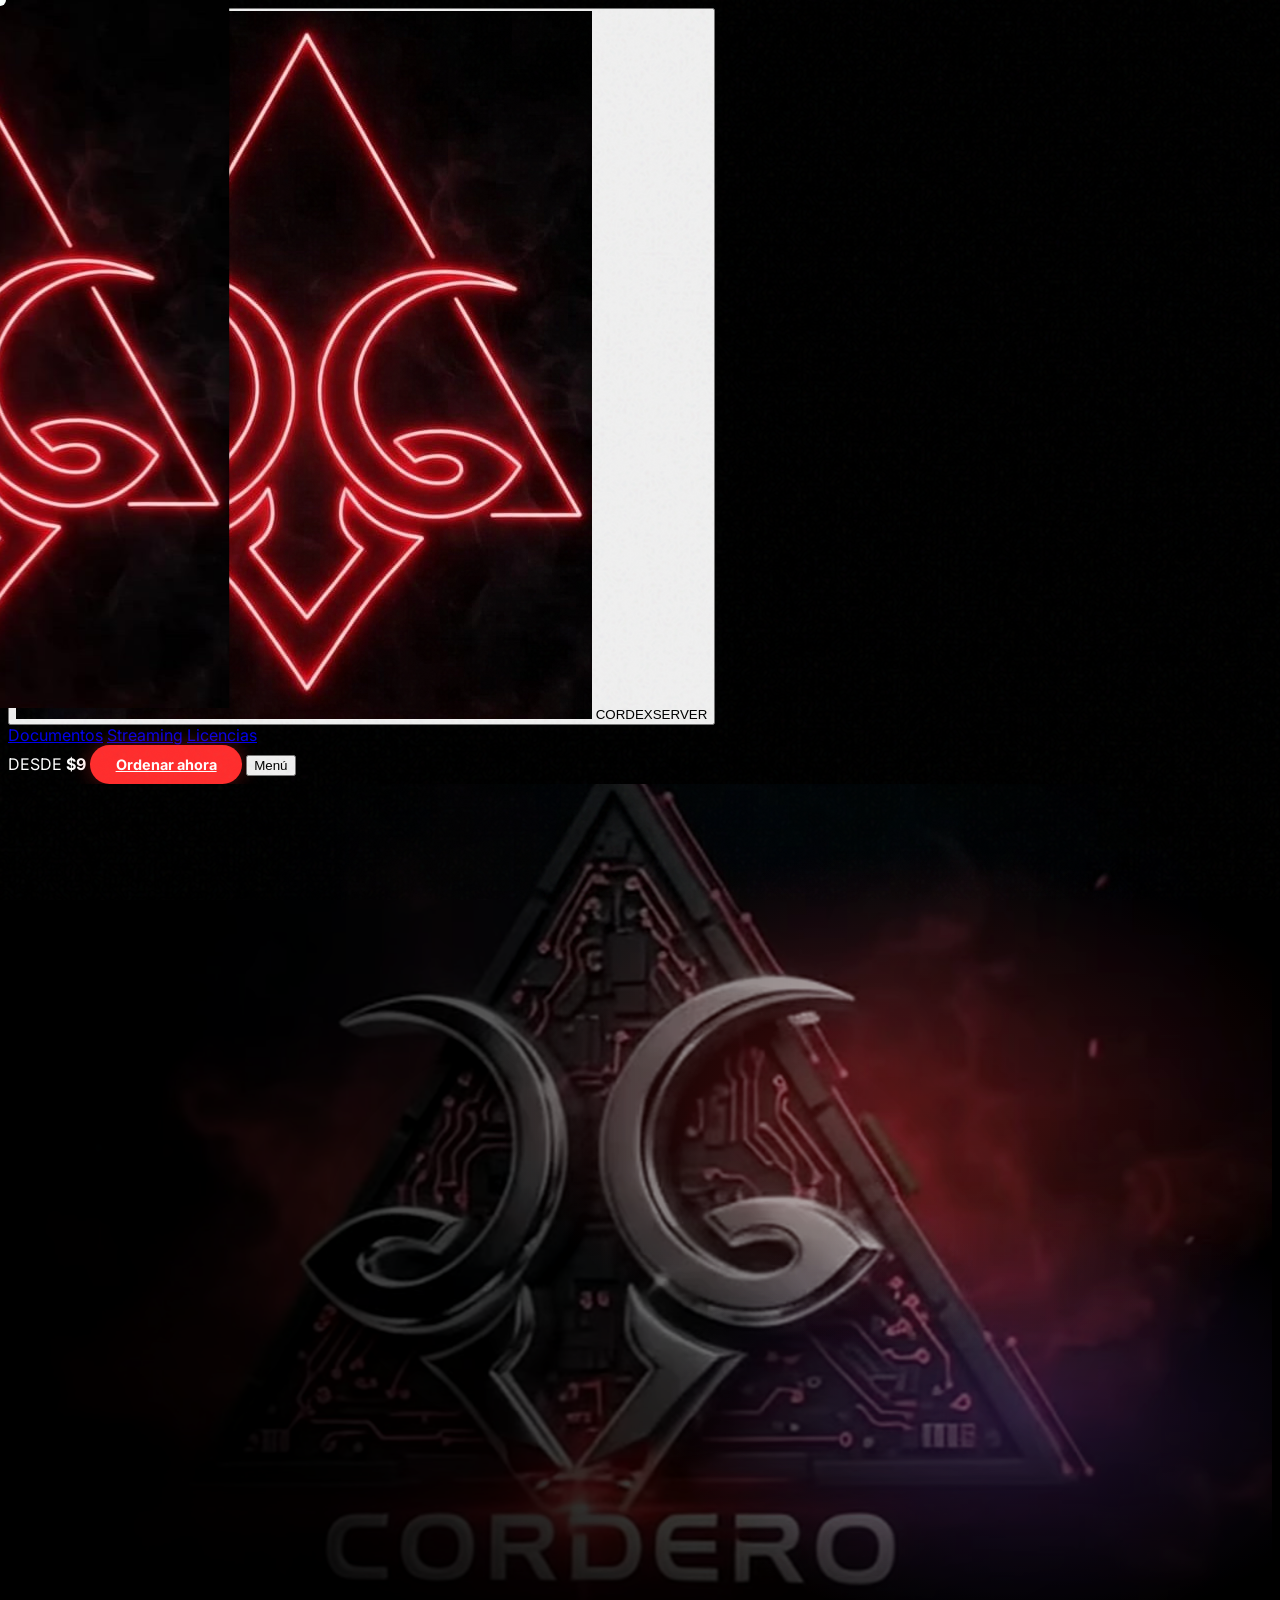
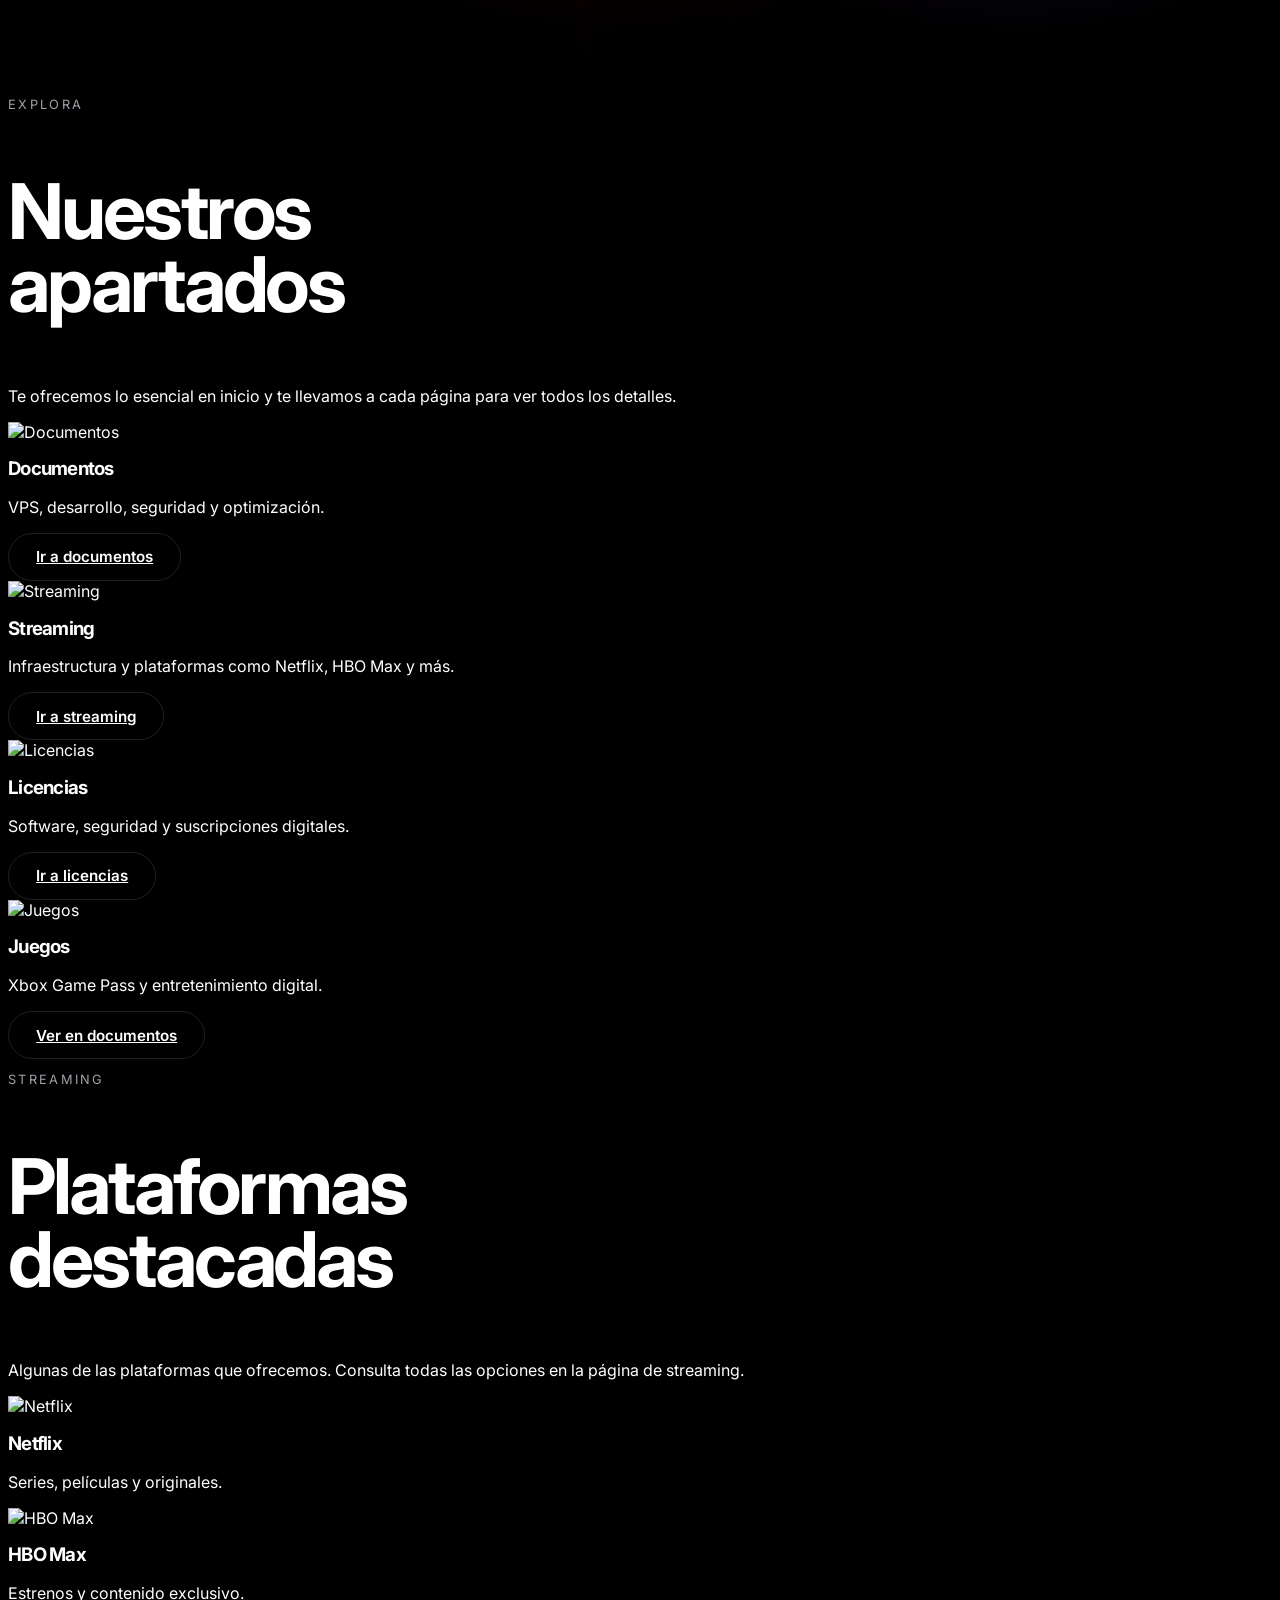
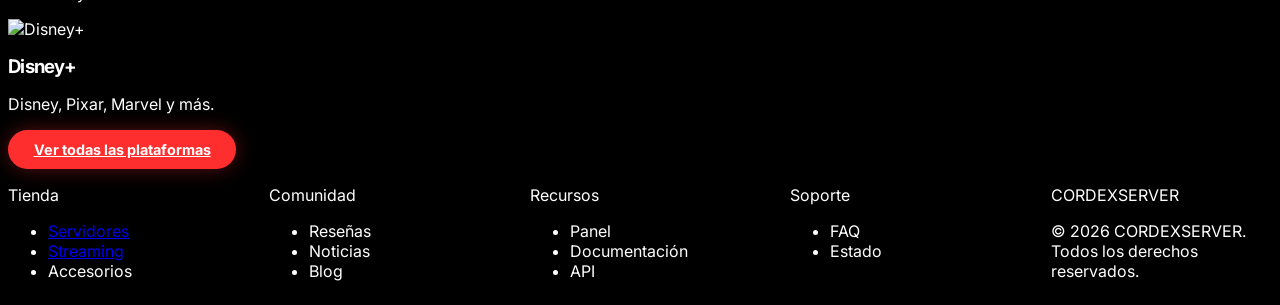
==== commit 188bb0e4: "Renombra Servicios a Documentos, mueve Juegos a servicios y elimina juegos.html" ====
--- a/index.html
+++ b/index.html
@@ -75,10 +75,9 @@
   </div>
   <nav class="flex flex-col p-3 flex-1">
     <a href="index.html" class="px-4 py-4 rounded-xl hover:bg-white/5 font-medium">Inicio</a>
-    <a href="servicios/index.html" class="px-4 py-4 rounded-xl hover:bg-white/5 font-medium">Servicios</a>
+    <a href="servicios/index.html" class="px-4 py-4 rounded-xl hover:bg-white/5 font-medium">Documentos</a>
     <a href="servicios/streaming.html" class="px-4 py-4 rounded-xl hover:bg-white/5 font-medium">Streaming</a>
     <a href="licencias.html" class="px-4 py-4 rounded-xl hover:bg-white/5 font-medium">Licencias</a>
-    <a href="juegos.html" class="px-4 py-4 rounded-xl hover:bg-white/5 font-medium">Juegos</a>
   </nav>
   <div class="p-6 border-t border-white/10 text-center"><p class="text-white/50 mb-4">¿Necesitas ayuda?</p><a href="index.html" class="pill w-full justify-center">Inicio</a></div>
 </aside>
@@ -90,10 +89,9 @@
       <span class="font-bold tracking-tight text-lg">CORDEXSERVER</span>
     </button>
     <nav class="hidden md:flex items-center gap-8 text-sm text-white/80">
-      <a href="servicios/index.html" class="hover:text-white">Servicios</a>
+      <a href="servicios/index.html" class="hover:text-white">Documentos</a>
       <a href="servicios/streaming.html" class="hover:text-white">Streaming</a>
       <a href="licencias.html" class="hover:text-white">Licencias</a>
-      <a href="juegos.html" class="hover:text-white">Juegos</a>
     </nav>
     <div class="flex items-center gap-3">
       <span class="hidden lg:flex items-center gap-2 text-white/70 text-sm">DESDE <b class="text-white">$9</b></span>
@@ -143,8 +141,8 @@
     <p class="text-center text-white/50 mt-4 max-w-2xl mx-auto">Te ofrecemos lo esencial en inicio y te llevamos a cada página para ver todos los detalles.</p>
     <div class="grid md:grid-cols-2 lg:grid-cols-4 gap-6 mt-16">
       <div class="border border-white/10 rounded-[28px] overflow-hidden bg-[#0a0a0a]">
-        <img src="https://images.unsplash.com/photo-1558494949-ef010cbdcc31?q=80&w=800&auto=format&fit=crop" class="w-full h-40 object-cover grayscale" alt="Servicios">
-        <div class="p-6"><h3 class="font-bold text-2xl">Servicios</h3><p class="text-white/50 mt-2">VPS, desarrollo, seguridad y optimización.</p><a href="servicios/index.html" class="pill-ghost mt-6 inline-flex">Ir a servicios</a></div>
+        <img src="https://images.unsplash.com/photo-1558494949-ef010cbdcc31?q=80&w=800&auto=format&fit=crop" class="w-full h-40 object-cover grayscale" alt="Documentos">
+        <div class="p-6"><h3 class="font-bold text-2xl">Documentos</h3><p class="text-white/50 mt-2">VPS, desarrollo, seguridad y optimización.</p><a href="servicios/index.html" class="pill-ghost mt-6 inline-flex">Ir a documentos</a></div>
       </div>
       <div class="border border-white/10 rounded-[28px] overflow-hidden bg-[#0a0a0a]">
         <img src="https://images.unsplash.com/photo-1593784991095-a205069470b6?q=80&w=800&auto=format&fit=crop" class="w-full h-40 object-cover grayscale" alt="Streaming">
@@ -156,7 +154,7 @@
       </div>
       <div class="border border-white/10 rounded-[28px] overflow-hidden bg-[#0a0a0a]">
         <img src="https://images.unsplash.com/photo-1542751371-adc38448a05e?q=80&w=800&auto=format&fit=crop" class="w-full h-40 object-cover grayscale" alt="Juegos">
-        <div class="p-6"><h3 class="font-bold text-2xl">Juegos</h3><p class="text-white/50 mt-2">Catálogo de entretenimiento y títulos digitales.</p><a href="juegos.html" class="pill-ghost mt-6 inline-flex">Ir a juegos</a></div>
+        <div class="p-6"><h3 class="font-bold text-2xl">Juegos</h3><p class="text-white/50 mt-2">Xbox Game Pass y entretenimiento digital.</p><a href="servicios/index.html" class="pill-ghost mt-6 inline-flex">Ver en documentos</a></div>
       </div>
     </div>
   </div>
